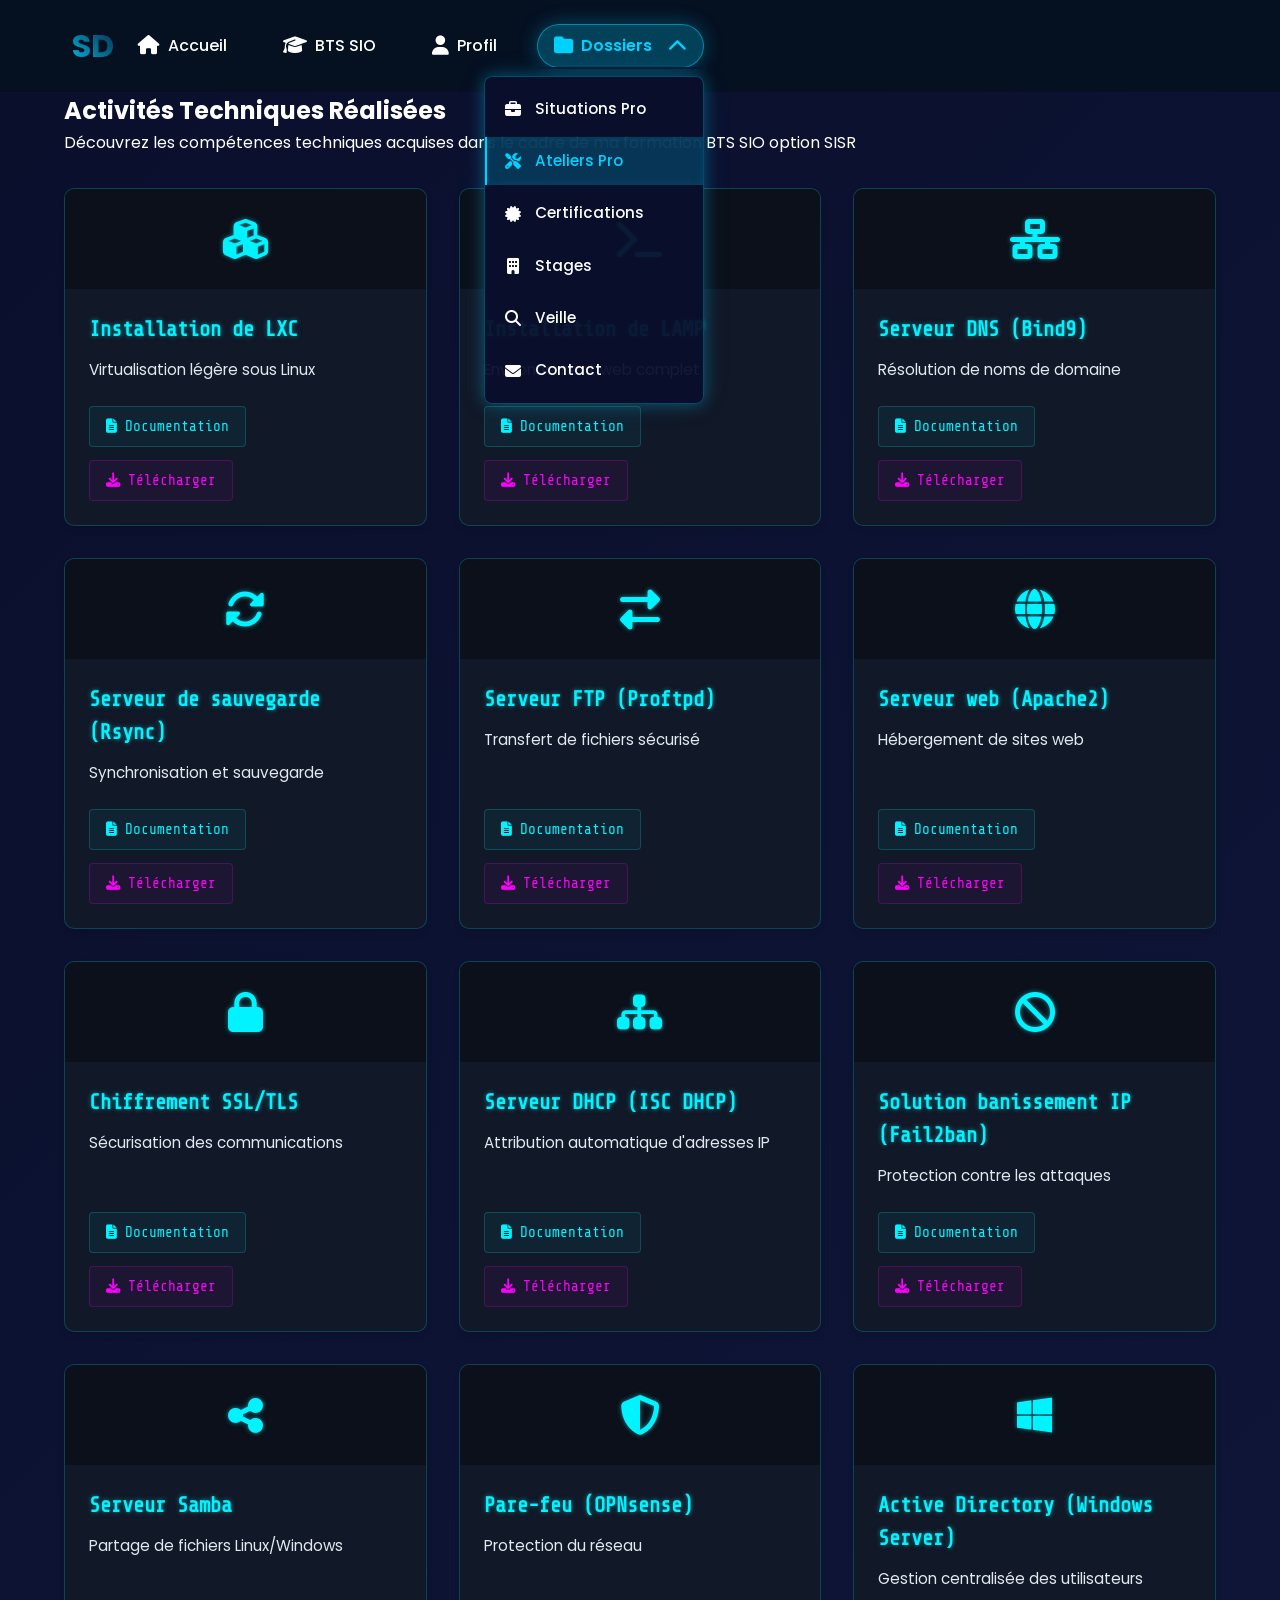
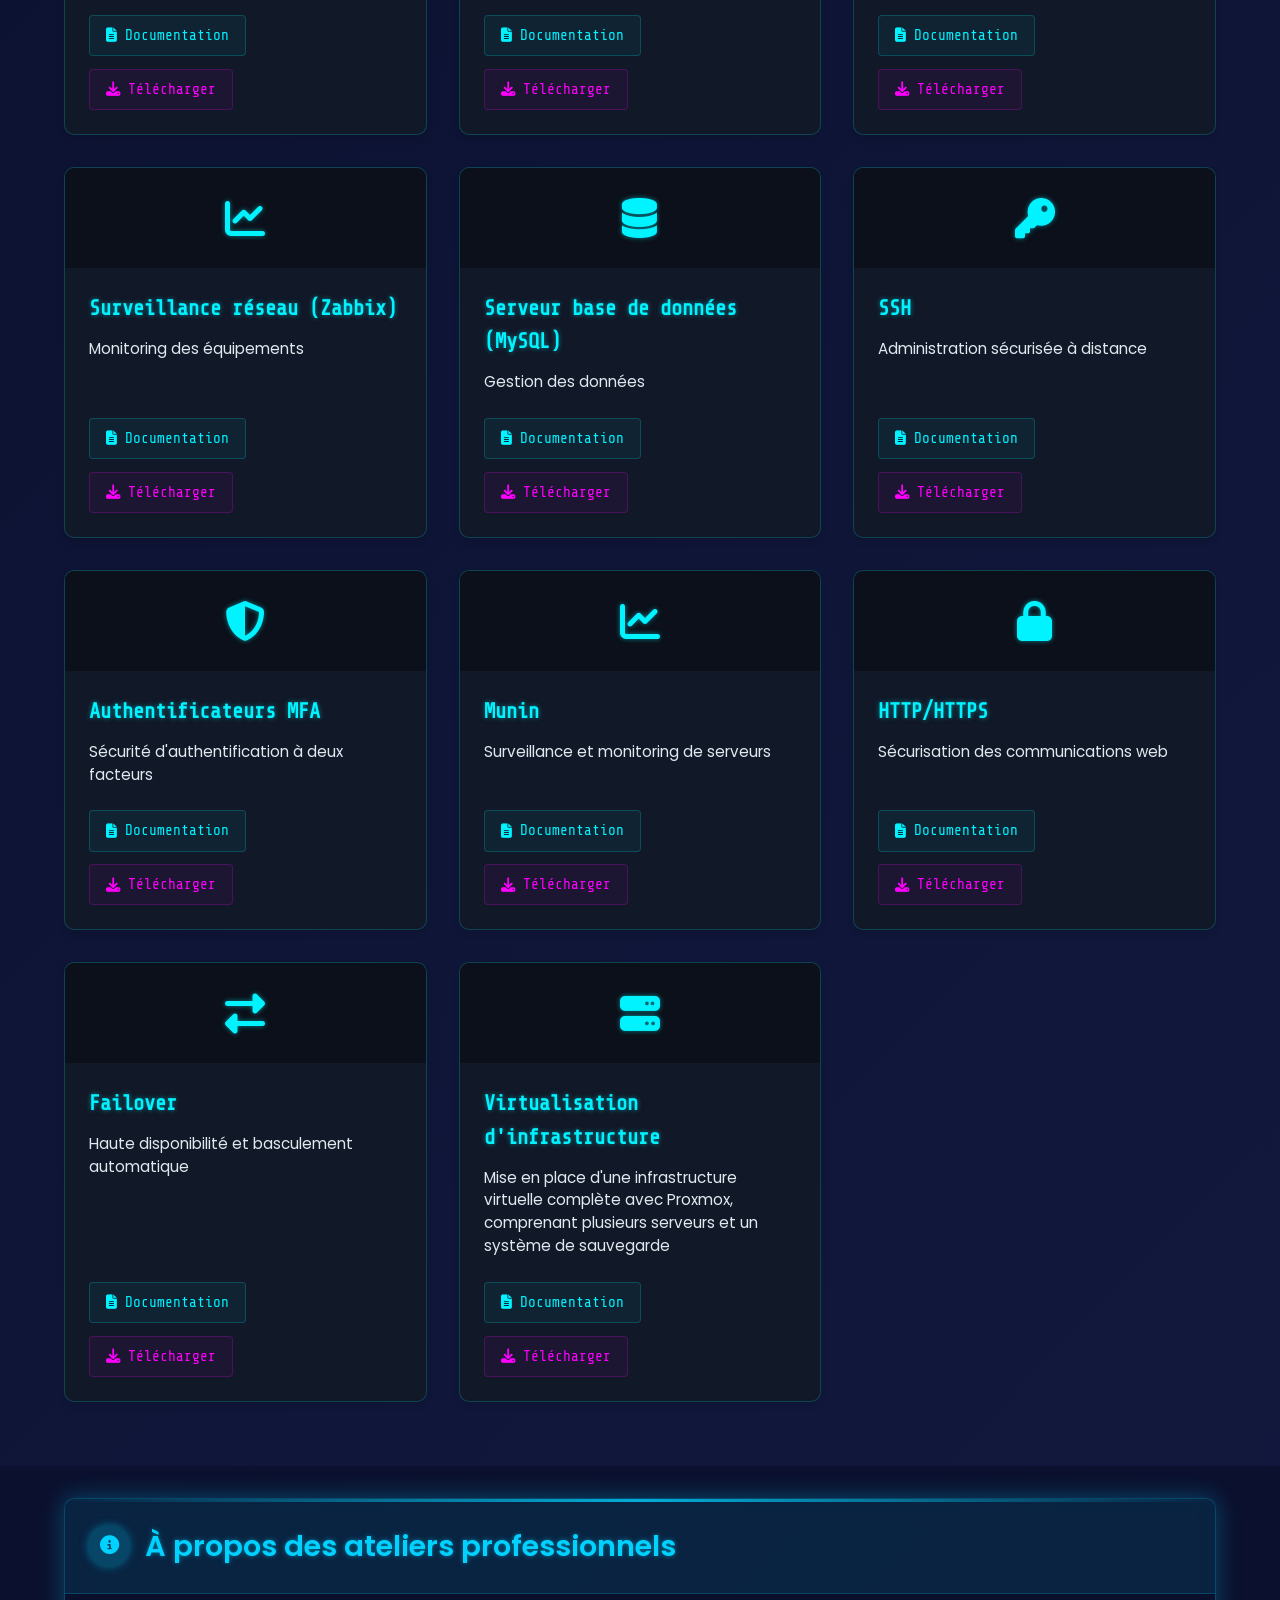
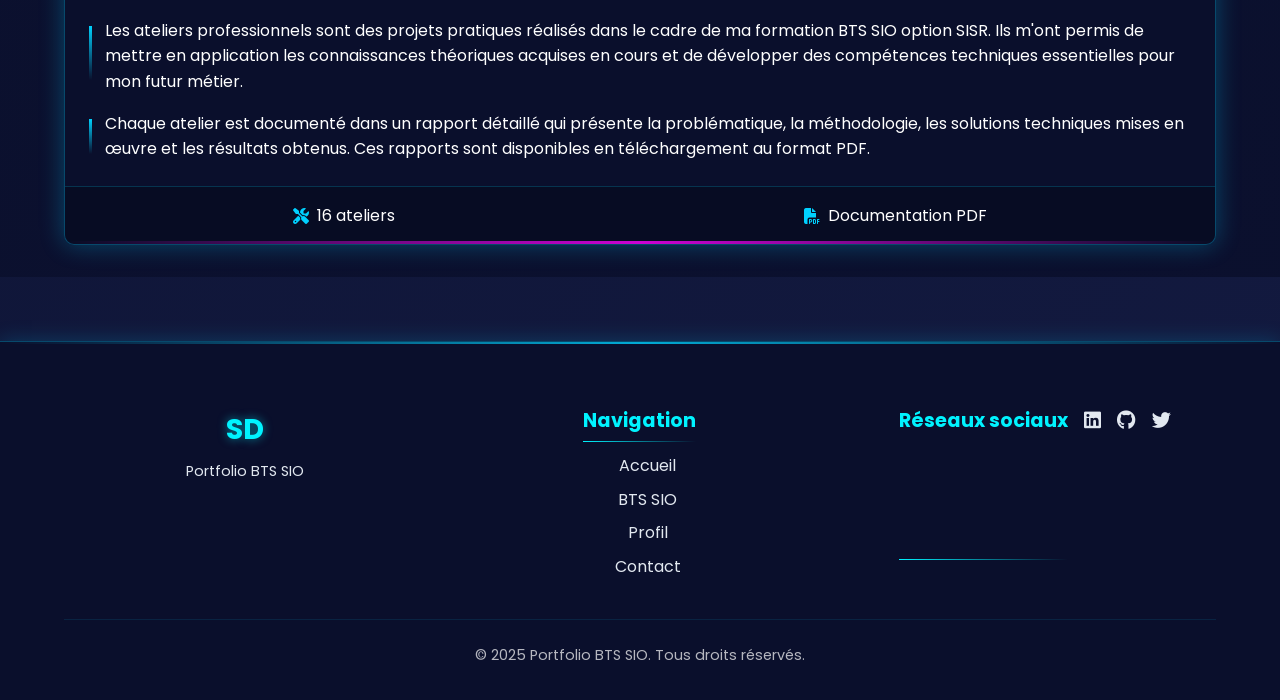
==== ateliers-pro.html @ fbdcca1c "Portfolio électrique - Version complète avec pages BTS SIO, Certifications, Situations Pro et Veille" ====
<!DOCTYPE html>
<html lang="fr">
<head>
    <meta charset="UTF-8">
    <meta name="viewport" content="width=device-width, initial-scale=1.0">
    <title>Activités Techniques Réalisées - Portfolio BTS SIO</title>
    <link rel="stylesheet" href="css/style.css">
    <link rel="stylesheet" href="css/navigation-new.css">
    <link rel="stylesheet" href="css/ateliers-tech.css">
    <link rel="stylesheet" href="css/download-notification.css">
    <link rel="stylesheet" href="https://cdnjs.cloudflare.com/ajax/libs/font-awesome/6.4.0/css/all.min.css">
    <link rel="preconnect" href="https://fonts.googleapis.com">
    <link rel="preconnect" href="https://fonts.gstatic.com" crossorigin>
    <link href="https://fonts.googleapis.com/css2?family=Poppins:wght@300;400;500;600;700&family=Share+Tech+Mono&display=swap" rel="stylesheet">
</head>
<body>
    <!-- Navigation principale -->
    <header class="main-header">
        <div class="container">
            <nav class="main-nav">
                <div class="logo">
                    <a href="index.html">SD</a>
                </div>
                
                <ul class="nav-links">
                    <!-- Liens principaux -->
                    <li class="nav-item">
                        <a href="index.html" class="nav-link">
                            <i class="fas fa-home"></i>
                            <span>Accueil</span>
                        </a>
                    </li>
                    <li class="nav-item">
                        <a href="bts-sio.html" class="nav-link">
                            <i class="fas fa-graduation-cap"></i>
                            <span>BTS SIO</span>
                        </a>
                    </li>
                    <li class="nav-item">
                        <a href="profil.html" class="nav-link">
                            <i class="fas fa-user"></i>
                            <span>Profil</span>
                        </a>
                    </li>
                    
                    <!-- Menu déroulant "Plus" -->
                    <li class="nav-item dropdown active">
                        <a href="#" class="nav-link dropdown-toggle">
                            <i class="fas fa-folder"></i>
                            <span>Dossiers</span>
                            <i class="fas fa-chevron-down dropdown-icon"></i>
                        </a>
                        <ul class="dropdown-menu">
                            <li class="dropdown-item">
                                <a href="situations-pro.html">
                                    <i class="fas fa-briefcase"></i>
                                    <span>Situations Pro</span>
                                </a>
                            </li>
                            <li class="dropdown-item active">
                                <a href="ateliers-pro.html">
                                    <i class="fas fa-tools"></i>
                                    <span>Ateliers Pro</span>
                                </a>
                            </li>
                            <li class="dropdown-item">
                                <a href="certifications.html">
                                    <i class="fas fa-certificate"></i>
                                    <span>Certifications</span>
                                </a>
                            </li>
                            <li class="dropdown-item">
                                <a href="stages.html">
                                    <i class="fas fa-building"></i>
                                    <span>Stages</span>
                                </a>
                            </li>
                            <li class="dropdown-item">
                                <a href="veille.html">
                                    <i class="fas fa-search"></i>
                                    <span>Veille</span>
                                </a>
                            </li>
                            <li class="dropdown-item">
                                <a href="contact.html">
                                    <i class="fas fa-envelope"></i>
                                    <span>Contact</span>
                                </a>
                            </li>
                        </ul>
                    </li>
                </ul>
                
                <!-- Bouton menu mobile -->
                <div class="menu-toggle">
                    <i class="fas fa-bars"></i>
                </div>
            </nav>
        </div>
    </header>

    <!-- Contenu principal -->
    <main>
        <div class="container">
            <section class="page-header">
                <h1>Activités Techniques Réalisées</h1>
                <p>Découvrez les compétences techniques acquises dans le cadre de ma formation BTS SIO option SISR</p>
            </section>
            
            <section class="ateliers-grid">
                <!-- Installation de LXC -->
                <div class="tech-card">
                    <div class="tech-icon">
                        <i class="fas fa-cubes"></i>
                    </div>
                    <div class="tech-content">
                        <h3>Installation de LXC</h3>
                        <p>Virtualisation légère sous Linux</p>
                        <div class="tech-buttons">
                            <a href="#" class="tech-doc-link" data-doc="lxc">
                                <i class="fas fa-file-alt"></i> Documentation
                            </a>
                            <a href="#" class="tech-download-link" data-download="lxc">
                                <i class="fas fa-download"></i> Télécharger
                            </a>
                        </div>
                    </div>
                </div>

                <!-- Installation de LAMP -->
                <div class="tech-card">
                    <div class="tech-icon">
                        <i class="fas fa-terminal"></i>
                    </div>
                    <div class="tech-content">
                        <h3>Installation de LAMP</h3>
                        <p>Environnement web complet</p>
                        <div class="tech-buttons">
                            <a href="#" class="tech-doc-link" data-doc="lamp">
                                <i class="fas fa-file-alt"></i> Documentation
                            </a>
                            <a href="#" class="tech-download-link" data-download="lamp">
                                <i class="fas fa-download"></i> Télécharger
                            </a>
                        </div>
                    </div>
                </div>

                <!-- Serveur DNS (Bind9) -->
                <div class="tech-card">
                    <div class="tech-icon">
                        <i class="fas fa-network-wired"></i>
                    </div>
                    <div class="tech-content">
                        <h3>Serveur DNS (Bind9)</h3>
                        <p>Résolution de noms de domaine</p>
                        <div class="tech-buttons">
                            <a href="#" class="tech-doc-link" data-doc="bind9">
                                <i class="fas fa-file-alt"></i> Documentation
                            </a>
                            <a href="#" class="tech-download-link" data-download="bind9">
                                <i class="fas fa-download"></i> Télécharger
                            </a>
                        </div>
                    </div>
                </div>

                <!-- Serveur de sauvegarde (Rsync) -->
                <div class="tech-card">
                    <div class="tech-icon">
                        <i class="fas fa-sync-alt"></i>
                    </div>
                    <div class="tech-content">
                        <h3>Serveur de sauvegarde (Rsync)</h3>
                        <p>Synchronisation et sauvegarde</p>
                        <div class="tech-buttons">
                            <a href="#" class="tech-doc-link" data-doc="rsync">
                                <i class="fas fa-file-alt"></i> Documentation
                            </a>
                            <a href="#" class="tech-download-link" data-download="rsync">
                                <i class="fas fa-download"></i> Télécharger
                            </a>
                        </div>
                    </div>
                </div>

                <!-- Serveur FTP (Proftpd) -->
                <div class="tech-card">
                    <div class="tech-icon">
                        <i class="fas fa-exchange-alt"></i>
                    </div>
                    <div class="tech-content">
                        <h3>Serveur FTP (Proftpd)</h3>
                        <p>Transfert de fichiers sécurisé</p>
                        <div class="tech-buttons">
                            <a href="#" class="tech-doc-link" data-doc="ftp">
                                <i class="fas fa-file-alt"></i> Documentation
                            </a>
                            <a href="#" class="tech-download-link" data-download="ftp">
                                <i class="fas fa-download"></i> Télécharger
                            </a>
                        </div>
                    </div>
                </div>

                <!-- Serveur web (Apache2) -->
                <div class="tech-card">
                    <div class="tech-icon">
                        <i class="fas fa-globe"></i>
                    </div>
                    <div class="tech-content">
                        <h3>Serveur web (Apache2)</h3>
                        <p>Hébergement de sites web</p>
                        <div class="tech-buttons">
                            <a href="#" class="tech-doc-link" data-doc="apache">
                                <i class="fas fa-file-alt"></i> Documentation
                            </a>
                            <a href="#" class="tech-download-link" data-download="apache">
                                <i class="fas fa-download"></i> Télécharger
                            </a>
                        </div>
                    </div>
                </div>

                <!-- Chiffrement SSL/TLS -->
                <div class="tech-card">
                    <div class="tech-icon">
                        <i class="fas fa-lock"></i>
                    </div>
                    <div class="tech-content">
                        <h3>Chiffrement SSL/TLS</h3>
                        <p>Sécurisation des communications</p>
                        <div class="tech-buttons">
                            <a href="#" class="tech-doc-link" data-doc="tls">
                                <i class="fas fa-file-alt"></i> Documentation
                            </a>
                            <a href="#" class="tech-download-link" data-download="tls">
                                <i class="fas fa-download"></i> Télécharger
                            </a>
                        </div>
                    </div>
                </div>

                <!-- Serveur DHCP (ISC DHCP) -->
                <div class="tech-card">
                    <div class="tech-icon">
                        <i class="fas fa-sitemap"></i>
                    </div>
                    <div class="tech-content">
                        <h3>Serveur DHCP (ISC DHCP)</h3>
                        <p>Attribution automatique d'adresses IP</p>
                        <div class="tech-buttons">
                            <a href="#" class="tech-doc-link" data-doc="dhcp">
                                <i class="fas fa-file-alt"></i> Documentation
                            </a>
                            <a href="#" class="tech-download-link" data-download="dhcp">
                                <i class="fas fa-download"></i> Télécharger
                            </a>
                        </div>
                    </div>
                </div>

                <!-- Solution banissement IP (Fail2ban) -->
                <div class="tech-card">
                    <div class="tech-icon">
                        <i class="fas fa-ban"></i>
                    </div>
                    <div class="tech-content">
                        <h3>Solution banissement IP (Fail2ban)</h3>
                        <p>Protection contre les attaques</p>
                        <div class="tech-buttons">
                            <a href="#" class="tech-doc-link" data-doc="f2b">
                                <i class="fas fa-file-alt"></i> Documentation
                            </a>
                            <a href="#" class="tech-download-link" data-download="f2b">
                                <i class="fas fa-download"></i> Télécharger
                            </a>
                        </div>
                    </div>
                </div>

                <!-- Serveur Samba -->
                <div class="tech-card">
                    <div class="tech-icon">
                        <i class="fas fa-share-alt"></i>
                    </div>
                    <div class="tech-content">
                        <h3>Serveur Samba</h3>
                        <p>Partage de fichiers Linux/Windows</p>
                        <div class="tech-buttons">
                            <a href="#" class="tech-doc-link" data-doc="samba">
                                <i class="fas fa-file-alt"></i> Documentation
                            </a>
                            <a href="#" class="tech-download-link" data-download="samba">
                                <i class="fas fa-download"></i> Télécharger
                            </a>
                        </div>
                    </div>
                </div>

                <!-- Pare-feu (OPNsense) -->
                <div class="tech-card">
                    <div class="tech-icon">
                        <i class="fas fa-shield-alt"></i>
                    </div>
                    <div class="tech-content">
                        <h3>Pare-feu (OPNsense)</h3>
                        <p>Protection du réseau</p>
                        <div class="tech-buttons">
                            <a href="#" class="tech-doc-link" data-doc="opn">
                                <i class="fas fa-file-alt"></i> Documentation
                            </a>
                            <a href="#" class="tech-download-link" data-download="opn">
                                <i class="fas fa-download"></i> Télécharger
                            </a>
                        </div>
                    </div>
                </div>

                <!-- Active Directory (Windows Server) -->
                <div class="tech-card">
                    <div class="tech-icon">
                        <i class="fab fa-windows"></i>
                    </div>
                    <div class="tech-content">
                        <h3>Active Directory (Windows Server)</h3>
                        <p>Gestion centralisée des utilisateurs</p>
                        <div class="tech-buttons">
                            <a href="#" class="tech-doc-link" data-doc="ws">
                                <i class="fas fa-file-alt"></i> Documentation
                            </a>
                            <a href="#" class="tech-download-link" data-download="ws">
                                <i class="fas fa-download"></i> Télécharger
                            </a>
                        </div>
                    </div>
                </div>

                <!-- Surveillance réseau (Zabbix) -->
                <div class="tech-card">
                    <div class="tech-icon">
                        <i class="fas fa-chart-line"></i>
                    </div>
                    <div class="tech-content">
                        <h3>Surveillance réseau (Zabbix)</h3>
                        <p>Monitoring des équipements</p>
                        <div class="tech-buttons">
                            <a href="#" class="tech-doc-link" data-doc="zabbix">
                                <i class="fas fa-file-alt"></i> Documentation
                            </a>
                            <a href="#" class="tech-download-link" data-download="zabbix">
                                <i class="fas fa-download"></i> Télécharger
                            </a>
                        </div>
                    </div>
                </div>

                <!-- Serveur base de données (MySQL) -->
                <div class="tech-card">
                    <div class="tech-icon">
                        <i class="fas fa-database"></i>
                    </div>
                    <div class="tech-content">
                        <h3>Serveur base de données (MySQL)</h3>
                        <p>Gestion des données</p>
                        <div class="tech-buttons">
                            <a href="#" class="tech-doc-link" data-doc="mysql">
                                <i class="fas fa-file-alt"></i> Documentation
                            </a>
                            <a href="#" class="tech-download-link" data-download="mysql">
                                <i class="fas fa-download"></i> Télécharger
                            </a>
                        </div>
                    </div>
                </div>

                <!-- SSH -->
                <div class="tech-card">
                    <div class="tech-icon">
                        <i class="fas fa-key"></i>
                    </div>
                    <div class="tech-content">
                        <h3>SSH</h3>
                        <p>Administration sécurisée à distance</p>
                        <div class="tech-buttons">
                            <a href="#" class="tech-doc-link" data-doc="ssh">
                                <i class="fas fa-file-alt"></i> Documentation
                            </a>
                            <a href="#" class="tech-download-link" data-download="ssh">
                                <i class="fas fa-download"></i> Télécharger
                            </a>
                        </div>
                    </div>
                </div>

                <!-- Authentificateurs MFA -->
                <div class="tech-card">
                    <div class="tech-icon">
                        <i class="fas fa-shield-alt"></i>
                    </div>
                    <div class="tech-content">
                        <h3>Authentificateurs MFA</h3>
                        <p>Sécurité d'authentification à deux facteurs</p>
                        <div class="tech-buttons">
                            <a href="#" class="tech-doc-link" data-doc="mfa">
                                <i class="fas fa-file-alt"></i> Documentation
                            </a>
                            <a href="#" class="tech-download-link" data-download="mfa">
                                <i class="fas fa-download"></i> Télécharger
                            </a>
                        </div>
                    </div>
                </div>

                <!-- Munin (Monitoring) -->
                <div class="tech-card">
                    <div class="tech-icon">
                        <i class="fas fa-chart-line"></i>
                    </div>
                    <div class="tech-content">
                        <h3>Munin</h3>
                        <p>Surveillance et monitoring de serveurs</p>
                        <div class="tech-buttons">
                            <a href="#" class="tech-doc-link" data-doc="munin">
                                <i class="fas fa-file-alt"></i> Documentation
                            </a>
                            <a href="#" class="tech-download-link" data-download="munin">
                                <i class="fas fa-download"></i> Télécharger
                            </a>
                        </div>
                    </div>
                </div>

                <!-- HTTP/HTTPS -->
                <div class="tech-card">
                    <div class="tech-icon">
                        <i class="fas fa-lock"></i>
                    </div>
                    <div class="tech-content">
                        <h3>HTTP/HTTPS</h3>
                        <p>Sécurisation des communications web</p>
                        <div class="tech-buttons">
                            <a href="#" class="tech-doc-link" data-doc="https">
                                <i class="fas fa-file-alt"></i> Documentation
                            </a>
                            <a href="#" class="tech-download-link" data-download="https">
                                <i class="fas fa-download"></i> Télécharger
                            </a>
                        </div>
                    </div>
                </div>

                <!-- Failover -->
                <div class="tech-card">
                    <div class="tech-icon">
                        <i class="fas fa-exchange-alt"></i>
                    </div>
                    <div class="tech-content">
                        <h3>Failover</h3>
                        <p>Haute disponibilité et basculement automatique</p>
                        <div class="tech-buttons">
                            <a href="#" class="tech-doc-link" data-doc="failover">
                                <i class="fas fa-file-alt"></i> Documentation
                            </a>
                            <a href="#" class="tech-download-link" data-download="failover">
                                <i class="fas fa-download"></i> Télécharger
                            </a>
                        </div>
                    </div>
                </div>

                <!-- Virtualisation d'infrastructure -->
                <div class="tech-card">
                    <div class="tech-icon">
                        <i class="fas fa-server"></i>
                    </div>
                    <div class="tech-content">
                        <h3>Virtualisation d'infrastructure</h3>
                        <p>Mise en place d'une infrastructure virtuelle complète avec Proxmox, comprenant plusieurs serveurs et un système de sauvegarde</p>
                        <div class="tech-buttons">
                            <a href="#" class="tech-doc-link" data-doc="proxmox">
                                <i class="fas fa-file-alt"></i> Documentation
                            </a>
                            <a href="#" class="tech-download-link" data-download="proxmox">
                                <i class="fas fa-download"></i> Télécharger
                            </a>
                        </div>
                    </div>
                </div>
            </section>

            <!-- Modal pour la documentation -->
            <div id="doc-modal" class="modal">
                <div class="modal-content">
                    <span class="close-modal">&times;</span>
                    <h2 id="modal-title">Documentation</h2>
                    <div id="modal-content" class="documentation-content">
                        <!-- Le contenu sera chargé dynamiquement -->
                    </div>
                </div>
            </div>
        </div>
    </main>

    <!-- À propos des ateliers professionnels -->
    <section class="about-section">
        <div class="container">
            <div class="cyber-card">
                <div class="cyber-card-header">
                    <div class="cyber-card-icon">
                        <i class="fas fa-info-circle"></i>
                    </div>
                    <h2>À propos des ateliers professionnels</h2>
                </div>
                <div class="cyber-card-content">
                    <p>Les ateliers professionnels sont des projets pratiques réalisés dans le cadre de ma formation BTS SIO option SISR. Ils m'ont permis de mettre en application les connaissances théoriques acquises en cours et de développer des compétences techniques essentielles pour mon futur métier.</p>
                    <p>Chaque atelier est documenté dans un rapport détaillé qui présente la problématique, la méthodologie, les solutions techniques mises en œuvre et les résultats obtenus. Ces rapports sont disponibles en téléchargement au format PDF.</p>
                </div>
                <div class="cyber-card-footer">
                    <div class="cyber-card-stats">
                        <div class="stat">
                            <i class="fas fa-tools"></i>
                            <span>16 ateliers</span>
                        </div>
                        <div class="stat">
                            <i class="fas fa-file-pdf"></i>
                            <span>Documentation PDF</span>
                        </div>
                    </div>
                </div>
            </div>
        </div>
    </section>

    <!-- Footer -->
    <footer class="main-footer">
        <div class="container">
            <div class="footer-content">
                <div class="footer-logo">
                    <a href="index.html">SD</a>
                    <p>Portfolio BTS SIO</p>
                </div>
                <div class="footer-links">
                    <h3>Navigation</h3>
                    <ul>
                        <li><a href="index.html">Accueil</a></li>
                        <li><a href="bts-sio.html">BTS SIO</a></li>
                        <li><a href="profil.html">Profil</a></li>
                        <li><a href="contact.html">Contact</a></li>
                    </ul>
                </div>
                <div class="footer-social">
                    <h3>Réseaux sociaux</h3>
                    <div class="social-icons">
                        <a href="#" aria-label="LinkedIn"><i class="fab fa-linkedin"></i></a>
                        <a href="#" aria-label="GitHub"><i class="fab fa-github"></i></a>
                        <a href="#" aria-label="Twitter"><i class="fab fa-twitter"></i></a>
                    </div>
                </div>
            </div>
            <div class="footer-bottom">
                <p>&copy; 2025 Portfolio BTS SIO. Tous droits réservés.</p>
            </div>
        </div>
    </footer>

    <script src="js/script.js"></script>
    <script src="js/navigation.js"></script>
    <script src="js/ateliers-tech.js"></script>
</body>
</html>
---- css/style.css ----
:root {
    /* Couleurs principales */
    --primary: #0A0F2C;
    --secondary: #00D1FF;
    --accent: #00D1FF;
    --white: #FFFFFF;
    --light-gray: #F8FAFC;
    --dark-gray: #334155;
    --text-color: #1E293B;
    
    /* Ombres et effets */
    --shadow-sm: 0 1px 3px rgba(0, 0, 0, 0.1);
    --shadow-md: 0 4px 6px rgba(0, 0, 0, 0.1);
    --shadow-lg: 0 10px 15px rgba(0, 0, 0, 0.1);
    
    /* Transitions */
    --transition-fast: 0.2s ease;
    --transition-normal: 0.3s ease;
    --transition-slow: 0.5s ease;
    
    /* Espacement */
    --spacing-xs: 0.25rem;
    --spacing-sm: 0.5rem;
    --spacing-md: 1rem;
    --spacing-lg: 1.5rem;
    --spacing-xl: 2rem;
    --spacing-2xl: 3rem;
    
    /* Bordures */
    --border-radius-sm: 0.25rem;
    --border-radius-md: 0.5rem;
    --border-radius-lg: 1rem;
    --border-radius-full: 50%;
}

/* Reset et base */
* {
    margin: 0;
    padding: 0;
    box-sizing: border-box;
}

html {
    scroll-behavior: smooth;
}

body {
    font-family: 'Poppins', sans-serif;
    font-size: 16px;
    line-height: 1.6;
    color: var(--white);
    background: linear-gradient(135deg, #0A0F2C 0%, #131A40 100%);
    min-height: 100vh;
    position: relative;
    overflow-x: hidden;
}

a {
    text-decoration: none;
    color: var(--secondary);
    transition: var(--transition-normal);
}

ul {
    list-style: none;
}

img {
    max-width: 100%;
    height: auto;
}

.container {
    width: 100%;
    max-width: 100%;
    margin: 0;
    padding: 0;
}

/* Formes géométriques flottantes */
.floating-shapes {
    position: fixed;
    top: 0;
    left: 0;
    width: 100%;
    height: 100%;
    z-index: -1;
    overflow: hidden;
}

.shape {
    position: absolute;
    border-radius: 50%;
    opacity: 0.1;
    filter: blur(40px);
}

.shape-1 {
    top: 10%;
    left: 10%;
    width: 300px;
    height: 300px;
    background: #00D1FF;
    animation: float 15s infinite alternate ease-in-out;
}

.shape-2 {
    top: 60%;
    right: 10%;
    width: 400px;
    height: 400px;
    background: #00D1FF;
    animation: float 20s infinite alternate-reverse ease-in-out;
}

.shape-3 {
    bottom: 5%;
    left: 30%;
    width: 200px;
    height: 200px;
    background: #00D1FF;
    animation: float 12s infinite alternate ease-in-out;
}

.shape-4 {
    top: 40%;
    left: 60%;
    width: 250px;
    height: 250px;
    background: #00D1FF;
    animation: float 18s infinite alternate-reverse ease-in-out;
}

@keyframes float {
    0% {
        transform: translate(0, 0) rotate(0deg);
    }
    100% {
        transform: translate(30px, 30px) rotate(10deg);
    }
}

/* Préchargeur */
.preloader {
    position: fixed;
    top: 0;
    left: 0;
    width: 100%;
    height: 100%;
    background-color: #0A0F2C;
    display: flex;
    justify-content: center;
    align-items: center;
    z-index: 9999;
    transition: var(--transition-normal);
}

.loader {
    width: 50px;
    height: 50px;
    border: 5px solid rgba(0, 209, 255, 0.2);
    border-top: 5px solid #00D1FF;
    border-radius: 50%;
    animation: spin 1s linear infinite;
}

@keyframes spin {
    0% { transform: rotate(0deg); }
    100% { transform: rotate(360deg); }
}

/* Header et Navigation */
header {
    background-color: var(--white);
    box-shadow: var(--shadow-sm);
    padding: var(--spacing-md) 0;
    position: sticky;
    top: 0;
    z-index: 100;
}

header .container {
    display: flex;
    justify-content: space-between;
    align-items: center;
}

.logo a {
    font-size: 1.8rem;
    font-weight: 700;
    color: #00D1FF;
    background: linear-gradient(45deg, #00D1FF, #0A0F2C);
    -webkit-background-clip: text;
    background-clip: text;
    -webkit-text-fill-color: transparent;
    padding: var(--spacing-xs) var(--spacing-sm);
    border-radius: var(--border-radius-sm);
    transition: var(--transition-normal);
}

.logo a:hover {
    transform: scale(1.05);
}

nav ul {
    display: flex;
    gap: var(--spacing-xl);
}

nav ul li a {
    color: var(--dark-gray);
    font-weight: 500;
    position: relative;
    padding: var(--spacing-xs) 0;
}

nav ul li a::after {
    content: '';
    position: absolute;
    bottom: -2px;
    left: 0;
    width: 0;
    height: 2px;
    background-color: var(--primary);
    transition: var(--transition-normal);
}

nav ul li a:hover::after,
nav ul li a.active::after {
    width: 100%;
}

nav ul li a.active {
    color: var(--primary);
    font-weight: 600;
}

.menu-toggle {
    display: none;
    font-size: 1.5rem;
    color: var(--primary);
    cursor: pointer;
}

/* Section Hero/Profil */
.hero {
    padding: var(--spacing-2xl) 0;
}

.section-title {
    text-align: center;
    margin-bottom: var(--spacing-xl);
    position: relative;
}

.section-title h2 {
    font-size: 2rem;
    font-weight: 700;
    color: var(--primary);
    text-transform: uppercase;
    letter-spacing: 2px;
}

.underline {
    width: 80px;
    height: 4px;
    background: linear-gradient(to right, var(--primary), var(--secondary));
    margin: var(--spacing-xs) auto;
    border-radius: var(--border-radius-full);
}

.profile-container {
    display: flex;
    align-items: center;
    gap: var(--spacing-2xl);
    background-color: var(--white);
    border-radius: var(--border-radius-lg);
    box-shadow: var(--shadow-md);
    padding: var(--spacing-xl);
    margin-top: var(--spacing-xl);
}

.profile-image {
    flex: 0 0 250px;
}

.profile-image img {
    width: 100%;
    height: 250px;
    object-fit: cover;
    border-radius: var(--border-radius-full);
    border: 5px solid var(--white);
    box-shadow: var(--shadow-md);
}

.profile-info {
    flex: 1;
}

.profile-info h1 {
    font-size: 2.5rem;
    font-weight: 700;
    color: var(--primary);
    margin-bottom: var(--spacing-xs);
}

.profile-info h3 {
    font-size: 1.2rem;
    font-weight: 600;
    color: var(--secondary);
    margin-bottom: var(--spacing-sm);
}

.profile-info p {
    color: var(--dark-gray);
    margin-bottom: var(--spacing-md);
}

.profile-details {
    margin: var(--spacing-md) 0;
}

.detail {
    display: flex;
    align-items: center;
    margin-bottom: var(--spacing-sm);
}

.detail i {
    color: var(--primary);
    margin-right: var(--spacing-sm);
    width: 20px;
}

.social-icons {
    display: flex;
    gap: var(--spacing-md);
    margin-bottom: var(--spacing-md);
}

.social-icon {
    display: flex;
    align-items: center;
    justify-content: center;
    width: 40px;
    height: 40px;
    background-color: var(--light-gray);
    color: var(--primary);
    border-radius: var(--border-radius-full);
    transition: var(--transition-normal);
}

.social-icon:hover {
    background-color: var(--primary);
    color: var(--white);
    transform: translateY(-3px);
}

.cta-buttons {
    display: flex;
    gap: var(--spacing-md);
    margin-top: var(--spacing-md);
}

.btn {
    display: inline-block;
    padding: var(--spacing-sm) var(--spacing-lg);
    border-radius: var(--border-radius-md);
    font-weight: 500;
    text-align: center;
    cursor: pointer;
    transition: var(--transition-normal);
}

.btn-primary {
    background-color: var(--primary);
    color: var(--white);
    box-shadow: var(--shadow-sm);
}

.btn-primary:hover {
    background-color: #1733A0;
    transform: translateY(-2px);
    box-shadow: var(--shadow-md);
}

.btn-secondary {
    background-color: var(--white);
    color: var(--primary);
    border: 2px solid var(--primary);
}

.btn-secondary:hover {
    background-color: var(--light-gray);
    transform: translateY(-2px);
}

/* Section Onglets */
.tabs-section {
    padding: var(--spacing-xl) 0 var(--spacing-2xl);
}

.tabs {
    display: flex;
    justify-content: center;
    gap: var(--spacing-md);
    margin-bottom: var(--spacing-xl);
}

.tab {
    padding: var(--spacing-sm) var(--spacing-lg);
    background-color: var(--white);
    color: var(--dark-gray);
    border-radius: var(--border-radius-md);
    cursor: pointer;
    font-weight: 500;
    transition: var(--transition-normal);
    box-shadow: var(--shadow-sm);
}

.tab:hover {
    background-color: var(--light-gray);
    color: var(--primary);
}

.tab.active {
    background-color: var(--primary);
    color: var(--white);
}

/* Zone de Contenu */
.tab-content {
    position: relative;
    min-height: 400px;
}

.tab-pane {
    display: none;
    animation: fadeIn 0.5s ease forwards;
}

.tab-pane.active {
    display: block;
}

@keyframes fadeIn {
    from {
        opacity: 0;
        transform: translateY(10px);
    }
    to {
        opacity: 1;
        transform: translateY(0);
    }
}

.content-box {
    background-color: var(--white);
    border-radius: var(--border-radius-lg);
    box-shadow: var(--shadow-md);
    overflow: hidden;
}

.content-header {
    display: flex;
    align-items: center;
    gap: var(--spacing-sm);
    padding: var(--spacing-lg);
    background-color: var(--light-gray);
    border-bottom: 1px solid rgba(0, 0, 0, 0.05);
}

.content-header i {
    color: var(--primary);
    font-size: 1.5rem;
}

.content-header h3 {
    color: var(--primary);
    font-weight: 600;
}

.content-body {
    padding: var(--spacing-xl);
}

/* Compétences */
.skills-container {
    display: flex;
    flex-direction: column;
    gap: var(--spacing-xl);
}

.skill-category h4 {
    color: var(--primary);
    margin-bottom: var(--spacing-md);
    font-weight: 600;
}

.skill-grid {
    display: grid;
    grid-template-columns: repeat(auto-fill, minmax(250px, 1fr));
    gap: var(--spacing-md);
}

.skill-item {
    margin-bottom: var(--spacing-md);
}

.skill-item span {
    display: block;
    margin-bottom: var(--spacing-xs);
    font-weight: 500;
}

.skill-bar {
    height: 10px;
    background-color: var(--light-gray);
    border-radius: var(--border-radius-full);
    overflow: hidden;
}

.skill-progress {
    height: 100%;
    background: linear-gradient(to right, var(--primary), var(--secondary));
    border-radius: var(--border-radius-full);
}

/* Projets */
.projects-grid {
    display: grid;
    grid-template-columns: repeat(auto-fill, minmax(300px, 1fr));
    gap: var(--spacing-xl);
}

.project-card {
    background-color: var(--white);
    border-radius: var(--border-radius-md);
    overflow: hidden;
    box-shadow: var(--shadow-sm);
    transition: var(--transition-normal);
}

.project-card:hover {
    transform: translateY(-5px);
    box-shadow: var(--shadow-lg);
}

.project-image {
    height: 200px;
    overflow: hidden;
}

.project-image img {
    width: 100%;
    height: 100%;
    object-fit: cover;
    transition: var(--transition-normal);
}

.project-card:hover .project-image img {
    transform: scale(1.05);
}

.project-info {
    padding: var(--spacing-lg);
}

.project-info h4 {
    color: var(--primary);
    margin-bottom: var(--spacing-sm);
}

.project-tags {
    display: flex;
    flex-wrap: wrap;
    gap: var(--spacing-xs);
    margin-top: var(--spacing-md);
}

.project-tags span {
    background-color: var(--light-gray);
    color: var(--primary);
    padding: var(--spacing-xs) var(--spacing-sm);
    border-radius: var(--border-radius-sm);
    font-size: 0.8rem;
}

/* Formulaire de contact */
.contact-form {
    max-width: 600px;
    margin: 0 auto;
}

.form-group {
    margin-bottom: var(--spacing-md);
}

.form-group label {
    display: block;
    margin-bottom: var(--spacing-xs);
    font-weight: 500;
    color: var(--dark-gray);
}

.form-group input,
.form-group textarea {
    width: 100%;
    padding: var(--spacing-sm);
    border: 1px solid #e2e8f0;
    border-radius: var(--border-radius-md);
    font-family: 'Poppins', sans-serif;
    transition: var(--transition-normal);
}

.form-group input:focus,
.form-group textarea:focus {
    outline: none;
    border-color: var(--secondary);
    box-shadow: 0 0 0 3px rgba(59, 130, 246, 0.1);
}

/* Footer */
footer {
    background-color: rgba(10, 15, 44, 0.95);
    padding: var(--spacing-xl) 0;
    margin-top: var(--spacing-2xl);
    box-shadow: 0 0 20px rgba(0, 209, 255, 0.2);
    text-align: center;
    position: relative;
    overflow: hidden;
    border-top: 1px solid rgba(0, 209, 255, 0.3);
}

footer::before {
    content: '';
    position: absolute;
    top: 0;
    left: 0;
    width: 100%;
    height: 2px;
    background: linear-gradient(90deg, transparent, rgba(0, 209, 255, 0.8), transparent);
    z-index: 1;
}

.footer-info {
    margin-bottom: var(--spacing-md);
    color: var(--white);
}

.footer-social {
    display: flex;
    justify-content: center;
    gap: var(--spacing-md);
    margin-bottom: var(--spacing-md);
}

.footer-social a {
    color: var(--secondary);
    font-size: 1.2rem;
    transition: all 0.3s ease;
}

.footer-social a:hover {
    color: var(--white);
    transform: translateY(-3px);
    text-shadow: 0 0 10px var(--secondary);
}

.footer-copyright {
    color: rgba(255, 255, 255, 0.7);
    font-size: 0.9rem;
    text-shadow: 0 0 5px rgba(0, 0, 0, 0.5);
}

/* Responsive Design */
@media (max-width: 992px) {
    .profile-container {
        flex-direction: column;
        text-align: center;
    }
    
    .profile-image {
        margin-bottom: var(--spacing-lg);
    }
    
    .profile-details .detail {
        justify-content: center;
    }
    
    .social-icons {
        justify-content: center;
    }
    
    .cta-buttons {
        justify-content: center;
    }
}

@media (max-width: 768px) {
    nav ul {
        display: none;
        position: absolute;
        top: 100%;
        left: 0;
        width: 100%;
        background-color: var(--white);
        box-shadow: var(--shadow-md);
        flex-direction: column;
        padding: var(--spacing-md);
        gap: var(--spacing-md);
        z-index: 100;
    }
    
    nav ul.show {
        display: flex;
    }
    
    .menu-toggle {
        display: block;
    }
    
    .tabs {
        flex-wrap: wrap;
    }
    
    .tab {
        flex: 1 1 calc(50% - var(--spacing-md));
        text-align: center;
    }
    
    .projects-grid {
        grid-template-columns: 1fr;
    }
}

@media (max-width: 576px) {
    .tab {
        flex: 1 1 100%;
    }
    
    .profile-info h1 {
        font-size: 2rem;
    }
    
    .profile-info h3 {
        font-size: 1rem;
    }
    
    .cta-buttons {
        flex-direction: column;
        gap: var(--spacing-sm);
    }
    
    .btn {
        width: 100%;
    }
}
---- css/navigation-new.css ----
/* Variables */
:root {
    --nav-bg: #0A0F2C;
    --nav-text: #FFFFFF;
    --nav-accent: #00D1FF;
    --nav-accent-alt: #ff00ff;
    --submenu-bg: #0A0F2C;
    --transition-normal: 0.3s ease;
    --spacing-sm: 0.5rem;
    --spacing-md: 1rem;
    --spacing-lg: 1.5rem;
}

/* Animation de glitch cyberpunk */
@keyframes glitch {
    0% {
        text-shadow: 0.05em 0 0 var(--nav-accent), -0.05em -0.025em 0 var(--nav-accent-alt);
        box-shadow: 0 0 10px rgba(0, 209, 255, 0.5);
    }
    14% {
        text-shadow: 0.05em 0 0 var(--nav-accent), -0.05em -0.025em 0 var(--nav-accent-alt);
        box-shadow: 0 0 15px rgba(0, 209, 255, 0.7);
    }
    15% {
        text-shadow: -0.05em -0.025em 0 var(--nav-accent), 0.025em 0.025em 0 var(--nav-accent-alt);
        box-shadow: 0 0 20px rgba(255, 0, 255, 0.5);
    }
    49% {
        text-shadow: -0.05em -0.025em 0 var(--nav-accent), 0.025em 0.025em 0 var(--nav-accent-alt);
        box-shadow: 0 0 15px rgba(255, 0, 255, 0.3);
    }
    50% {
        text-shadow: 0.025em 0.05em 0 var(--nav-accent), 0.05em 0 0 var(--nav-accent-alt);
        box-shadow: 0 0 10px rgba(0, 209, 255, 0.5);
    }
    99% {
        text-shadow: 0.025em 0.05em 0 var(--nav-accent), 0.05em 0 0 var(--nav-accent-alt);
        box-shadow: 0 0 5px rgba(0, 209, 255, 0.3);
    }
    100% {
        text-shadow: -0.025em 0 0 var(--nav-accent), -0.025em -0.025em 0 var(--nav-accent-alt);
        box-shadow: 0 0 10px rgba(0, 209, 255, 0.1);
    }
}

.glitch-effect {
    animation: glitch 0.5s linear forwards;
}

/* Reset et base */
* {
    margin: 0;
    padding: 0;
    box-sizing: border-box;
}

body {
    font-family: 'Poppins', sans-serif;
}

/* Navigation principale */
.main-header {
    padding: 1rem 2rem;
    background-color: rgba(6, 17, 33, 0.95);
    backdrop-filter: blur(10px);
    -webkit-backdrop-filter: blur(10px);
    position: sticky;
    top: 0;
    z-index: 1000;
    box-shadow: none;
    width: 100%;
}

.container {
    max-width: 1200px;
    margin: 0 auto;
    padding: 0 var(--spacing-lg);
}

.main-nav {
    display: flex;
    justify-content: space-between;
    align-items: center;
    height: 60px;
}

/* Logo */
.logo a {
    font-size: 2rem;
    font-weight: 700;
    color: var(--nav-text);
    text-decoration: none;
}

/* Liens de navigation */
.nav-links {
    display: flex;
    align-items: center;
    gap: var(--spacing-lg);
    list-style-type: none;
}

.nav-item {
    position: relative;
}

.nav-item.active .nav-link {
    color: var(--nav-accent);
}

.nav-link {
    color: var(--nav-text);
    text-decoration: none;
    display: flex;
    align-items: center;
    gap: var(--spacing-sm);
    padding: var(--spacing-sm) var(--spacing-md);
    transition: color var(--transition-normal);
}

.nav-link:hover {
    color: var(--nav-accent);
}

.nav-link i {
    font-size: 1.2rem;
}

/* Bouton Dossiers */
.dropdown-toggle {
    background-color: rgba(0, 209, 255, 0.25);
    border-radius: 50px;
    padding: var(--spacing-sm) var(--spacing-md);
    color: var(--nav-accent);
    position: relative;
    transition: all var(--transition-normal);
    border: 1px solid rgba(0, 209, 255, 0.5);
    box-shadow: 0 0 15px rgba(0, 209, 255, 0.3);
}

.dropdown-toggle:hover {
    background-color: rgba(0, 209, 255, 0.2);
    box-shadow: 0 0 15px rgba(0, 209, 255, 0.2);
}

.dropdown-icon {
    margin-left: var(--spacing-sm);
    transition: transform var(--transition-normal);
}

.dropdown.active .dropdown-toggle {
    background-color: rgba(0, 209, 255, 0.25);
    box-shadow: 0 0 20px rgba(0, 209, 255, 0.3);
}

.dropdown.active .dropdown-icon {
    transform: rotate(180deg);
}

/* Menu déroulant vertical */
.dropdown {
    position: relative;
}

.dropdown-menu {
    position: absolute;
    top: 100%;
    right: 0;
    margin-top: 0.5rem;
    background-color: rgba(10, 15, 44, 0.95);
    border-radius: 0.5rem;
    box-shadow: 0 0 15px rgba(0, 209, 255, 0.3), 0 0 30px rgba(0, 209, 255, 0.1);
    min-width: 220px;
    z-index: 50;
    opacity: 0;
    visibility: hidden;
    transform: translateY(10px);
    overflow: hidden;
    transition: all 0.3s ease;
    border: 1px solid rgba(0, 209, 255, 0.3);
    backdrop-filter: blur(10px);
    -webkit-backdrop-filter: blur(10px);
    padding: 0.5rem 0;
    display: flex;
    flex-direction: column;
    gap: 0.25rem;
}

.dropdown.active .dropdown-menu {
    opacity: 1;
    visibility: visible;
    transform: translateY(0);
}

/* Code de compatibilité pour l'ancien menu */
.plus-menu {
    position: relative;
}

.dropdown-item {
    list-style-type: none;
    width: 100%;
    position: relative;
}

.dropdown-item a {
    color: white;
    text-decoration: none;
    display: flex;
    align-items: center;
    gap: 0.75rem;
    padding: 0.75rem 1rem;
    transition: all 0.3s ease;
    border-left: 2px solid transparent;
    width: 100%;
    font-size: 0.95rem;
    position: relative;
    overflow: hidden;
}

.dropdown-item a::before {
    content: '';
    position: absolute;
    left: 0;
    bottom: 0;
    width: 0;
    height: 1px;
    background: linear-gradient(90deg, transparent, var(--nav-accent), transparent);
    transition: width 0.3s ease;
}

.dropdown-item:hover a {
    background-color: rgba(0, 209, 255, 0.1);
    color: var(--nav-accent);
    border-left: 2px solid var(--nav-accent);
}

.dropdown-item:hover a::before {
    width: 100%;
}

.dropdown-item.active a {
    background-color: rgba(0, 209, 255, 0.2);
    color: var(--nav-accent);
    border-left: 2px solid var(--nav-accent);
    box-shadow: inset 0 0 10px rgba(0, 209, 255, 0.1);
}

.dropdown-item i {
    font-size: 1rem;
    width: 20px;
    text-align: center;
    color: inherit;
    transition: transform 0.3s ease;
}

.dropdown-item:hover i {
    transform: translateX(2px);
}

/* Menu mobile */
.menu-toggle {
    display: none;
    font-size: 1.5rem;
    color: var(--nav-text);
    cursor: pointer;
}

/* Media queries */
@media (max-width: 992px) {
    .nav-links {
        gap: var(--spacing-md);
    }
    
    .submenu {
        flex-wrap: wrap;
    }
    
    .submenu-item {
        flex: 0 0 33.333%;
    }
}

@media (max-width: 768px) {
    .nav-links {
        position: fixed;
        top: 60px;
        left: 0;
        right: 0;
        background-color: rgba(10, 15, 44, 0.95);
        backdrop-filter: blur(10px);
        -webkit-backdrop-filter: blur(10px);
        flex-direction: column;
        align-items: flex-start;
        padding: var(--spacing-lg);
        transform: translateY(-100%);
        opacity: 0;
        visibility: hidden;
        transition: all var(--transition-normal);
        border-bottom: 1px solid rgba(0, 209, 255, 0.3);
        box-shadow: 0 5px 15px rgba(0, 0, 0, 0.3);
        z-index: 1000;
    }
    
    .nav-links.active {
        transform: translateY(0);
        opacity: 1;
        visibility: visible;
    }
    
    .menu-toggle {
        display: block;
    }
    
    .nav-item {
        width: 100%;
    }
    
    .nav-link {
        padding: 0.75rem 0;
        width: 100%;
    }
    
    .dropdown {
        width: 100%;
    }
    
    .dropdown-toggle {
        width: 100%;
        justify-content: space-between;
        border-radius: 8px;
        margin: 0.5rem 0;
    }
    
    .dropdown-menu {
        position: relative;
        top: 0;
        right: auto;
        width: 100%;
        margin-top: 0.25rem;
        margin-bottom: 0.5rem;
        margin-left: 1rem;
        box-shadow: none;
        border-left: 2px solid var(--nav-accent);
        border-radius: 0 0.5rem 0.5rem 0;
        max-height: 0;
        padding: 0;
    }
    
    .dropdown.active .dropdown-menu {
        max-height: 500px;
        padding: 0.5rem 0;
    }
    
    .submenu {
        flex-direction: column;
    }
    
    .submenu-item {
        flex: 0 0 100%;
    }
}
---- css/ateliers-tech.css ----
/* Styles pour la page des activités techniques réalisées */
:root {
    --primary-color: #00f3ff;
    --accent-color: #ff00ff;
    --dark-bg: #0a0e17;
    --card-bg: #111827;
    --border-color: rgba(0, 243, 255, 0.2);
    --text-color: #e2e8f0;
    --neon-glow: 0 0 10px rgba(0, 243, 255, 0.5);
    --neon-text-glow: 0 0 5px rgba(0, 243, 255, 0.5);
}

/* Grille des activités techniques */
.ateliers-grid {
    display: grid;
    grid-template-columns: repeat(auto-fill, minmax(300px, 1fr));
    gap: 2rem;
    margin-top: 2rem;
}

/* Carte d'activité technique */
.tech-card {
    background-color: var(--card-bg);
    border-radius: 10px;
    border: 1px solid var(--border-color);
    overflow: hidden;
    transition: all 0.3s ease;
    position: relative;
    display: flex;
    flex-direction: column;
    height: 100%;
    box-shadow: 0 4px 6px rgba(0, 0, 0, 0.1);
}

.tech-card:hover {
    transform: translateY(-5px);
    box-shadow: 0 10px 20px rgba(0, 0, 0, 0.2), 0 0 15px rgba(0, 243, 255, 0.3);
    border-color: var(--primary-color);
}

.tech-card::before {
    content: '';
    position: absolute;
    top: 0;
    left: 0;
    width: 100%;
    height: 3px;
    background: linear-gradient(90deg, var(--primary-color), var(--accent-color));
    opacity: 0;
    transition: opacity 0.3s ease;
}

.tech-card:hover::before {
    opacity: 1;
}

/* Icône de l'activité */
.tech-icon {
    display: flex;
    align-items: center;
    justify-content: center;
    height: 100px;
    background-color: rgba(10, 14, 23, 0.8);
    color: var(--primary-color);
    font-size: 2.5rem;
    transition: all 0.3s ease;
    position: relative;
    overflow: hidden;
}

.tech-icon::after {
    content: '';
    position: absolute;
    width: 100%;
    height: 100%;
    background: radial-gradient(circle at center, rgba(0, 243, 255, 0.2) 0%, transparent 70%);
    opacity: 0;
    transition: opacity 0.3s ease;
}

.tech-card:hover .tech-icon::after {
    opacity: 1;
}

.tech-icon i {
    text-shadow: var(--neon-text-glow);
    z-index: 1;
}

/* Contenu de l'activité */
.tech-content {
    padding: 1.5rem;
    flex-grow: 1;
    display: flex;
    flex-direction: column;
}

.tech-content h3 {
    color: var(--primary-color);
    margin-top: 0;
    margin-bottom: 0.8rem;
    font-size: 1.3rem;
    font-family: 'Share Tech Mono', monospace;
    text-shadow: var(--neon-text-glow);
}

.tech-content p {
    color: var(--text-color);
    margin-bottom: 1.5rem;
    font-size: 0.95rem;
    line-height: 1.5;
    flex-grow: 1;
}

/* Section à propos */
.about-section {
    margin: 4rem 0;
    padding: 2rem 0;
    background-color: transparent;
    position: relative;
    overflow: hidden;
}

.about-section::before {
    content: '';
    position: absolute;
    top: 0;
    left: 0;
    width: 100%;
    height: 100%;
    background: linear-gradient(135deg, rgba(10, 15, 44, 0.8) 0%, rgba(10, 15, 44, 0.9) 100%);
    z-index: -1;
}

/* Carte cyberpunk */
.cyber-card {
    background: rgba(10, 15, 44, 0.8);
    border-radius: 10px;
    overflow: hidden;
    position: relative;
    box-shadow: 0 0 25px rgba(0, 209, 255, 0.3);
    border: 1px solid rgba(0, 209, 255, 0.3);
    backdrop-filter: blur(10px);
    -webkit-backdrop-filter: blur(10px);
    transition: all 0.3s ease;
}

.cyber-card::before {
    content: '';
    position: absolute;
    top: 0;
    left: 0;
    width: 100%;
    height: 3px;
    background: linear-gradient(90deg, transparent, rgba(0, 209, 255, 0.8), transparent);
    animation: cyber-scan 4s linear infinite;
}

.cyber-card::after {
    content: '';
    position: absolute;
    bottom: 0;
    right: 0;
    width: 100%;
    height: 3px;
    background: linear-gradient(90deg, transparent, rgba(255, 0, 255, 0.8), transparent);
    animation: cyber-scan 4s linear infinite reverse;
}

@keyframes cyber-scan {
    0% {
        transform: translateX(-100%);
    }
    100% {
        transform: translateX(100%);
    }
}

.cyber-card-header {
    display: flex;
    align-items: center;
    padding: 1.5rem;
    background: rgba(0, 209, 255, 0.1);
    border-bottom: 1px solid rgba(0, 209, 255, 0.2);
}

.cyber-card-icon {
    margin-right: 1rem;
    width: 40px;
    height: 40px;
    display: flex;
    align-items: center;
    justify-content: center;
    border-radius: 50%;
    background: rgba(0, 209, 255, 0.2);
    color: var(--nav-accent);
    font-size: 1.2rem;
    box-shadow: 0 0 10px rgba(0, 209, 255, 0.5);
    animation: pulse 2s infinite;
}

@keyframes pulse {
    0% {
        box-shadow: 0 0 0 0 rgba(0, 209, 255, 0.7);
    }
    70% {
        box-shadow: 0 0 0 10px rgba(0, 209, 255, 0);
    }
    100% {
        box-shadow: 0 0 0 0 rgba(0, 209, 255, 0);
    }
}

.cyber-card-header h2 {
    margin: 0;
    color: var(--nav-accent);
    font-size: 1.8rem;
    font-weight: 600;
    text-shadow: 0 0 5px rgba(0, 209, 255, 0.5);
}

.cyber-card-content {
    padding: 1.5rem;
    color: var(--text-secondary);
    line-height: 1.6;
}

.cyber-card-content p {
    margin-bottom: 1rem;
    position: relative;
    padding-left: 1rem;
}

.cyber-card-content p:last-child {
    margin-bottom: 0;
}

.cyber-card-content p::before {
    content: '';
    position: absolute;
    left: 0;
    top: 0.5rem;
    height: 70%;
    width: 3px;
    background: linear-gradient(to bottom, var(--nav-accent), transparent);
}

.cyber-card-footer {
    padding: 1rem 1.5rem;
    border-top: 1px solid rgba(0, 209, 255, 0.2);
    background: rgba(0, 0, 0, 0.2);
}

.cyber-card-stats {
    display: flex;
    justify-content: space-around;
}

.stat {
    display: flex;
    align-items: center;
    color: var(--text-secondary);
}

.stat i {
    margin-right: 0.5rem;
    color: var(--nav-accent);
}

/* Effet de survol */
.cyber-card:hover {
    transform: translateY(-5px);
    box-shadow: 0 0 30px rgba(0, 209, 255, 0.5);
}

.cyber-card:hover .cyber-card-icon {
    animation: glitch 0.5s linear infinite;
}

@keyframes glitch {
    0% {
        transform: translate(0);
    }
    20% {
        transform: translate(-2px, 2px);
    }
    40% {
        transform: translate(-2px, -2px);
    }
    60% {
        transform: translate(2px, 2px);
    }
    80% {
        transform: translate(2px, -2px);
    }
    100% {
        transform: translate(0);
    }
}

/* Responsive */
@media (max-width: 768px) {
    .cyber-card-stats {
        flex-direction: column;
        gap: 0.5rem;
    }
}

/* Footer spécifique à la page ateliers-pro */
.main-footer {
    background-color: rgba(10, 15, 44, 0.95);
    border-top: 1px solid rgba(0, 209, 255, 0.3);
    position: relative;
    overflow: hidden;
}

.main-footer::before {
    content: '';
    position: absolute;
    top: 0;
    left: 0;
    width: 100%;
    height: 2px;
    background: linear-gradient(90deg, transparent, rgba(0, 209, 255, 0.8), transparent);
    z-index: 1;
}

.footer-content {
    display: grid;
    grid-template-columns: repeat(auto-fit, minmax(200px, 1fr));
    gap: 2rem;
    padding: 2rem 0;
}

.footer-logo a {
    font-size: 1.8rem;
    font-weight: 700;
    color: var(--primary-color);
    text-decoration: none;
    text-shadow: 0 0 10px rgba(0, 243, 255, 0.5);
    transition: all 0.3s ease;
}

.footer-logo a:hover {
    color: var(--text-color);
    text-shadow: 0 0 15px rgba(0, 243, 255, 0.8);
}

.footer-logo p {
    color: var(--text-color);
    margin-top: 0.5rem;
    font-size: 0.9rem;
}

.footer-links h3, .footer-social h3 {
    color: var(--primary-color);
    margin-bottom: 1rem;
    font-size: 1.2rem;
    position: relative;
    display: inline-block;
}

.footer-links h3::after, .footer-social h3::after {
    content: '';
    position: absolute;
    bottom: -5px;
    left: 0;
    width: 100%;
    height: 1px;
    background: linear-gradient(90deg, var(--primary-color), transparent);
}

.footer-links ul {
    list-style: none;
    padding: 0;
}

.footer-links ul li {
    margin-bottom: 0.5rem;
}

.footer-links ul li a {
    color: var(--text-color);
    text-decoration: none;
    transition: all 0.3s ease;
    position: relative;
    padding-left: 1rem;
}

.footer-links ul li a::before {
    content: '>';
    position: absolute;
    left: 0;
    color: var(--primary-color);
    opacity: 0;
    transition: all 0.3s ease;
}

.footer-links ul li a:hover {
    color: var(--primary-color);
    padding-left: 1.5rem;
}

.footer-links ul li a:hover::before {
    opacity: 1;
}

.social-icons {
    display: flex;
    gap: 1rem;
}

.social-icons a {
    color: var(--text-color);
    font-size: 1.2rem;
    transition: all 0.3s ease;
}

.social-icons a:hover {
    color: var(--primary-color);
    transform: translateY(-3px);
    text-shadow: 0 0 10px rgba(0, 243, 255, 0.5);
}

.footer-bottom {
    border-top: 1px solid rgba(0, 209, 255, 0.1);
    padding-top: 1.5rem;
    text-align: center;
}

.footer-bottom p {
    color: rgba(255, 255, 255, 0.7);
    font-size: 0.9rem;
}

/* Conteneur pour les boutons */
.tech-buttons {
    display: flex;
    gap: 0.8rem;
    margin-top: auto;
    flex-wrap: wrap;
}

/* Lien vers la documentation */
.tech-doc-link {
    display: inline-flex;
    align-items: center;
    gap: 0.5rem;
    color: var(--primary-color);
    text-decoration: none;
    font-family: 'Share Tech Mono', monospace;
    font-size: 0.9rem;
    padding: 0.5rem 1rem;
    border: 1px solid var(--border-color);
    border-radius: 4px;
    transition: all 0.3s ease;
    background-color: rgba(0, 243, 255, 0.05);
    flex-grow: 0;
}

.tech-doc-link:hover {
    background-color: rgba(0, 243, 255, 0.2);
    border-color: var(--primary-color);
    box-shadow: var(--neon-glow);
}

/* Lien de téléchargement */
.tech-download-link {
    display: inline-flex;
    align-items: center;
    gap: 0.5rem;
    color: var(--accent-color);
    text-decoration: none;
    font-family: 'Share Tech Mono', monospace;
    font-size: 0.9rem;
    padding: 0.5rem 1rem;
    border: 1px solid rgba(255, 0, 255, 0.2);
    border-radius: 4px;
    transition: all 0.3s ease;
    background-color: rgba(255, 0, 255, 0.05);
    flex-grow: 0;
}

.tech-download-link:hover {
    background-color: rgba(255, 0, 255, 0.2);
    border-color: var(--accent-color);
    box-shadow: 0 0 10px rgba(255, 0, 255, 0.5);
}

/* Modal pour la documentation */
.modal {
    display: none;
    position: fixed;
    z-index: 1000;
    left: 0;
    top: 0;
    width: 100%;
    height: 100%;
    overflow: auto;
    background-color: rgba(0, 0, 0, 0.8);
    backdrop-filter: blur(5px);
}

.modal-content {
    background-color: var(--card-bg);
    margin: 5% auto;
    padding: 2rem;
    border: 1px solid var(--border-color);
    width: 80%;
    max-width: 800px;
    border-radius: 10px;
    box-shadow: 0 0 20px rgba(0, 243, 255, 0.3);
    position: relative;
    animation: modalFadeIn 0.3s ease;
}

@keyframes modalFadeIn {
    from { opacity: 0; transform: translateY(-20px); }
    to { opacity: 1; transform: translateY(0); }
}

.close-modal {
    color: var(--primary-color);
    position: absolute;
    top: 1rem;
    right: 1.5rem;
    font-size: 1.8rem;
    font-weight: bold;
    cursor: pointer;
    transition: all 0.3s ease;
}

.close-modal:hover {
    color: var(--accent-color);
    text-shadow: 0 0 10px rgba(255, 0, 255, 0.7);
}

#modal-title {
    color: var(--primary-color);
    font-family: 'Share Tech Mono', monospace;
    margin-top: 0;
    padding-bottom: 1rem;
    border-bottom: 1px solid var(--border-color);
    text-shadow: var(--neon-text-glow);
}

.documentation-content {
    color: var(--text-color);
    line-height: 1.6;
}

.documentation-content h3 {
    color: var(--primary-color);
    font-family: 'Share Tech Mono', monospace;
    margin-top: 1.5rem;
    margin-bottom: 1rem;
}

.documentation-content pre {
    background-color: rgba(10, 14, 23, 0.8);
    padding: 1rem;
    border-radius: 5px;
    overflow-x: auto;
    border-left: 3px solid var(--primary-color);
}

/* Responsive */
@media (max-width: 768px) {
    .ateliers-grid {
        grid-template-columns: 1fr;
    }
    
    .modal-content {
        width: 95%;
        margin: 10% auto;
        padding: 1.5rem;
    }
}
---- css/download-notification.css ----
/* Styles pour la notification de téléchargement */
.download-notification {
    position: fixed;
    bottom: 20px;
    right: 20px;
    background-color: rgba(17, 24, 39, 0.95);
    color: var(--primary-color);
    border: 1px solid var(--primary-color);
    border-radius: 5px;
    padding: 15px 20px;
    display: flex;
    align-items: center;
    gap: 10px;
    font-family: 'Share Tech Mono', monospace;
    box-shadow: 0 0 15px rgba(0, 243, 255, 0.3);
    z-index: 1000;
    animation: slideIn 0.3s ease-out forwards, glowPulse 2s infinite;
}

.download-notification i {
    font-size: 1.2rem;
    animation: downloadPulse 1.5s infinite;
}

@keyframes slideIn {
    from {
        transform: translateX(100%);
        opacity: 0;
    }
    to {
        transform: translateX(0);
        opacity: 1;
    }
}

@keyframes downloadPulse {
    0% {
        transform: translateY(0);
    }
    50% {
        transform: translateY(-3px);
    }
    100% {
        transform: translateY(0);
    }
}

@keyframes glowPulse {
    0% {
        box-shadow: 0 0 15px rgba(0, 243, 255, 0.3);
    }
    50% {
        box-shadow: 0 0 20px rgba(0, 243, 255, 0.5);
    }
    100% {
        box-shadow: 0 0 15px rgba(0, 243, 255, 0.3);
    }
}

/* Responsive */
@media (max-width: 768px) {
    .download-notification {
        bottom: 10px;
        right: 10px;
        left: 10px;
        font-size: 0.9rem;
        padding: 12px 15px;
    }
}
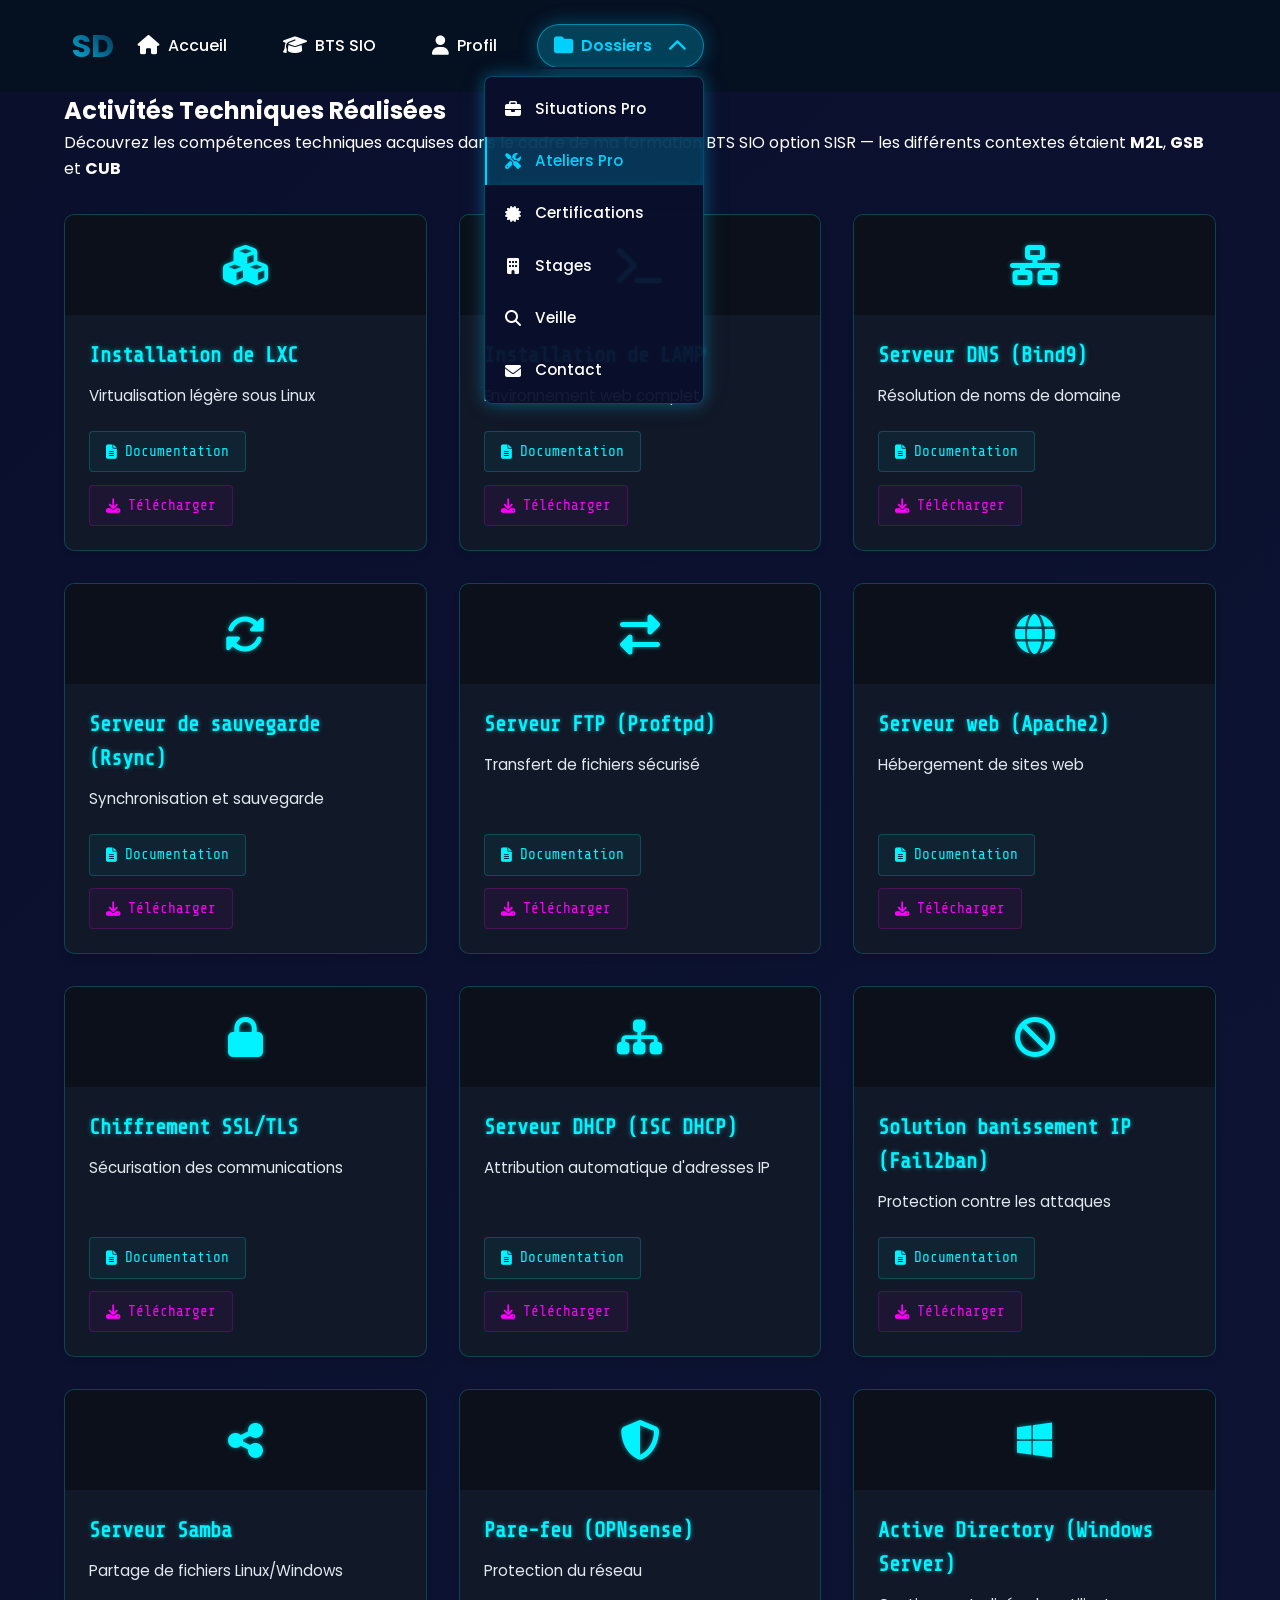
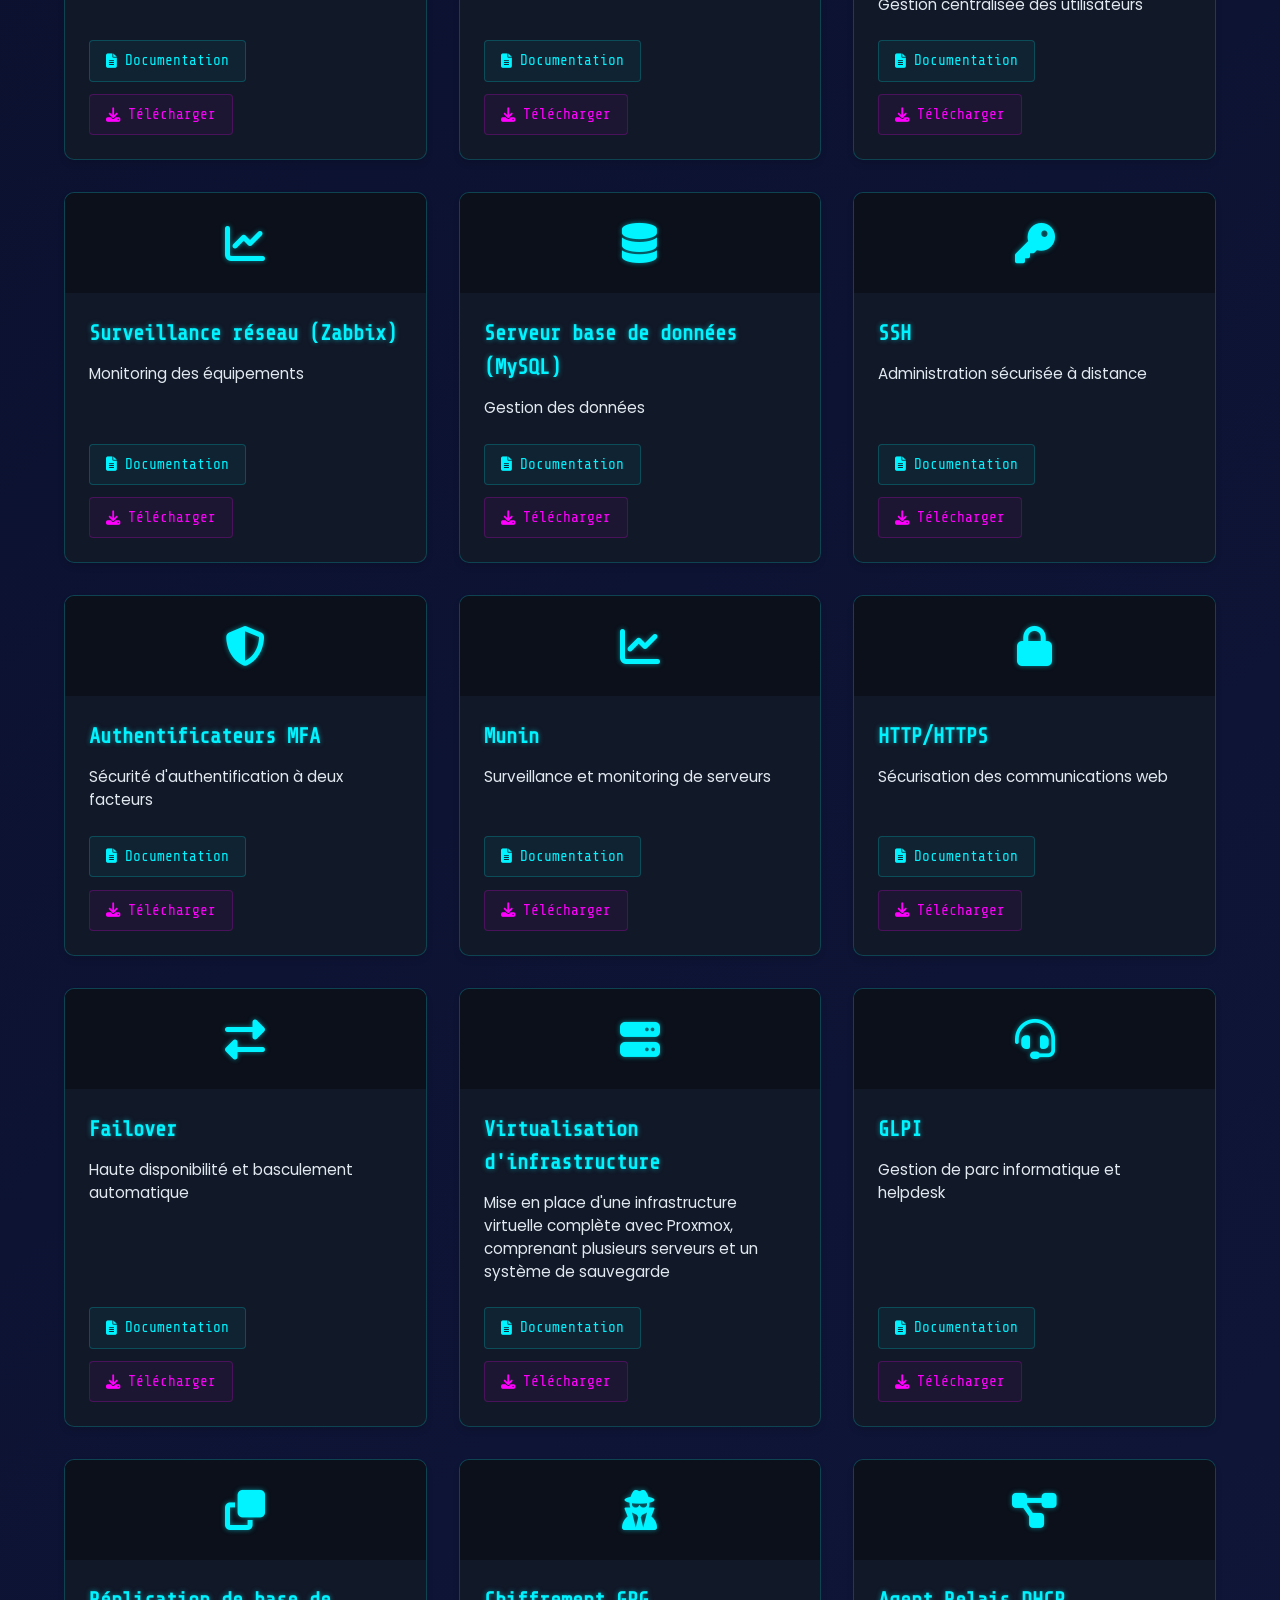
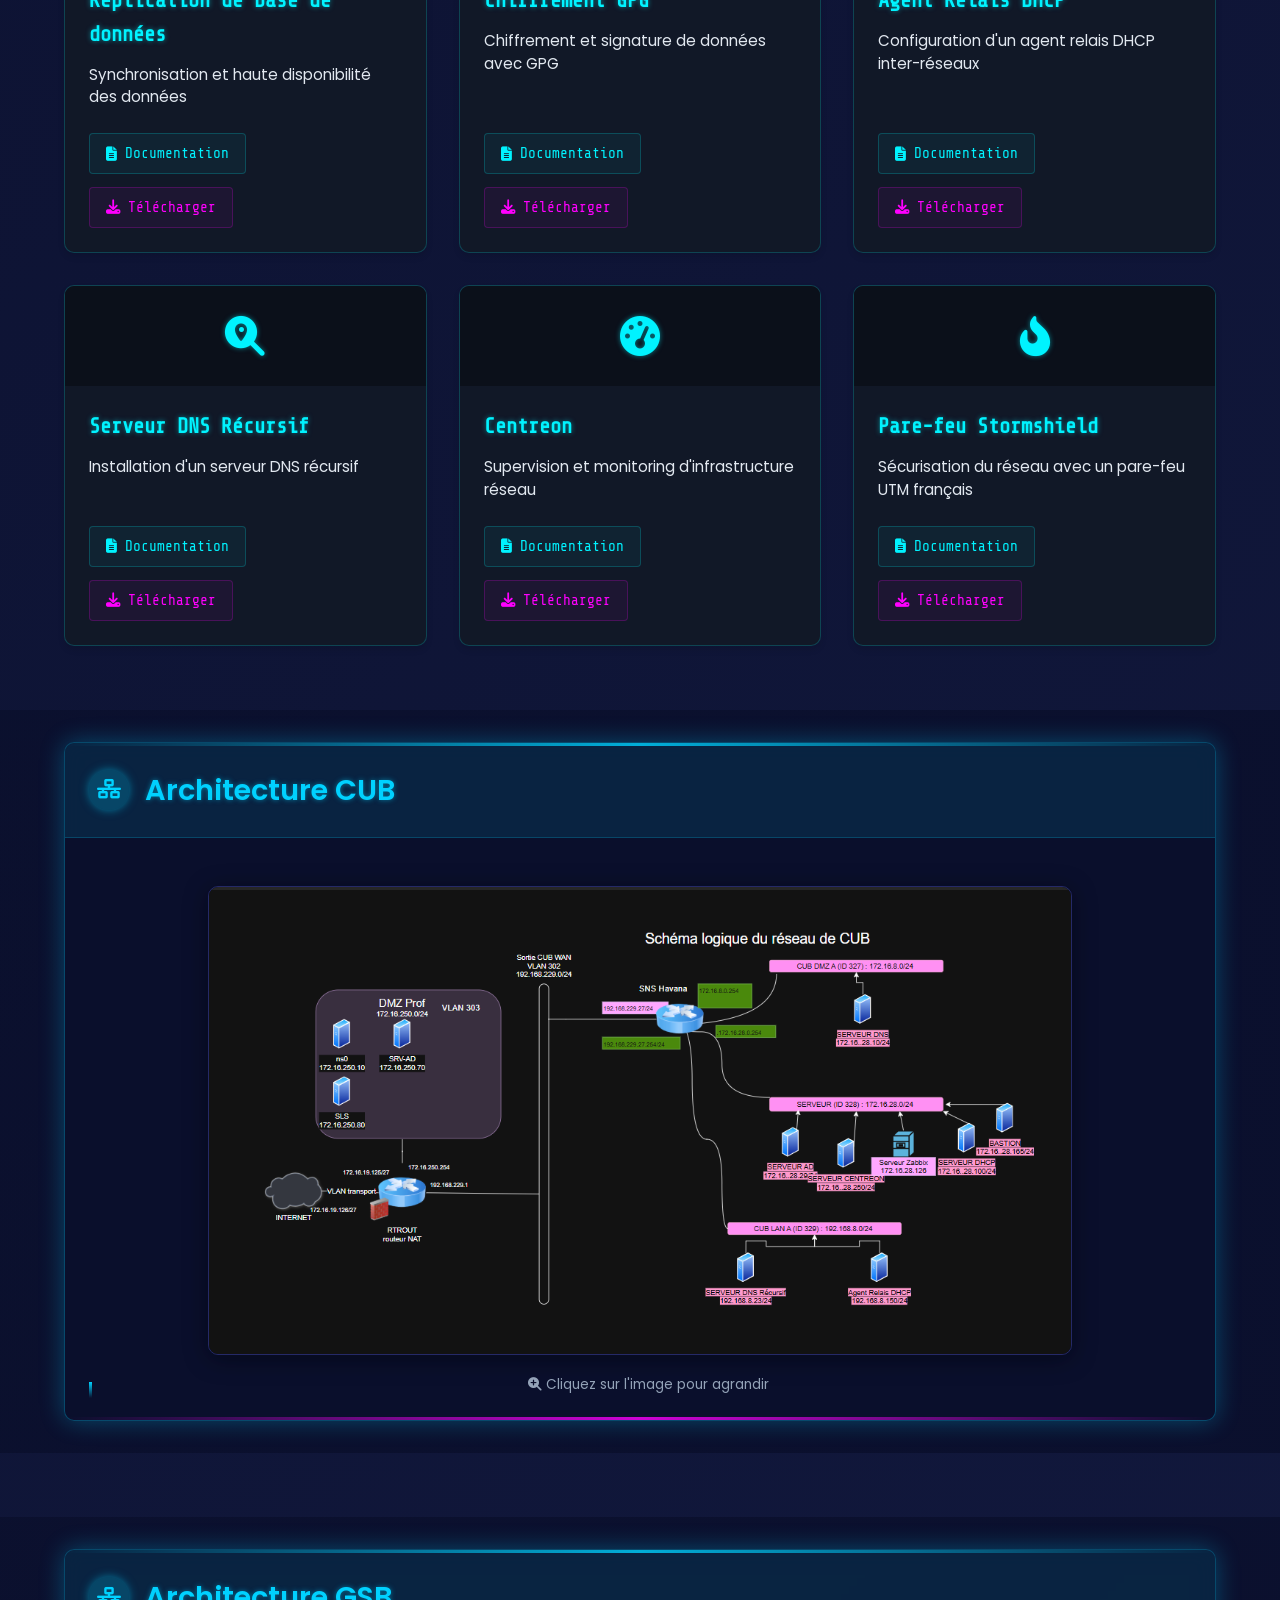
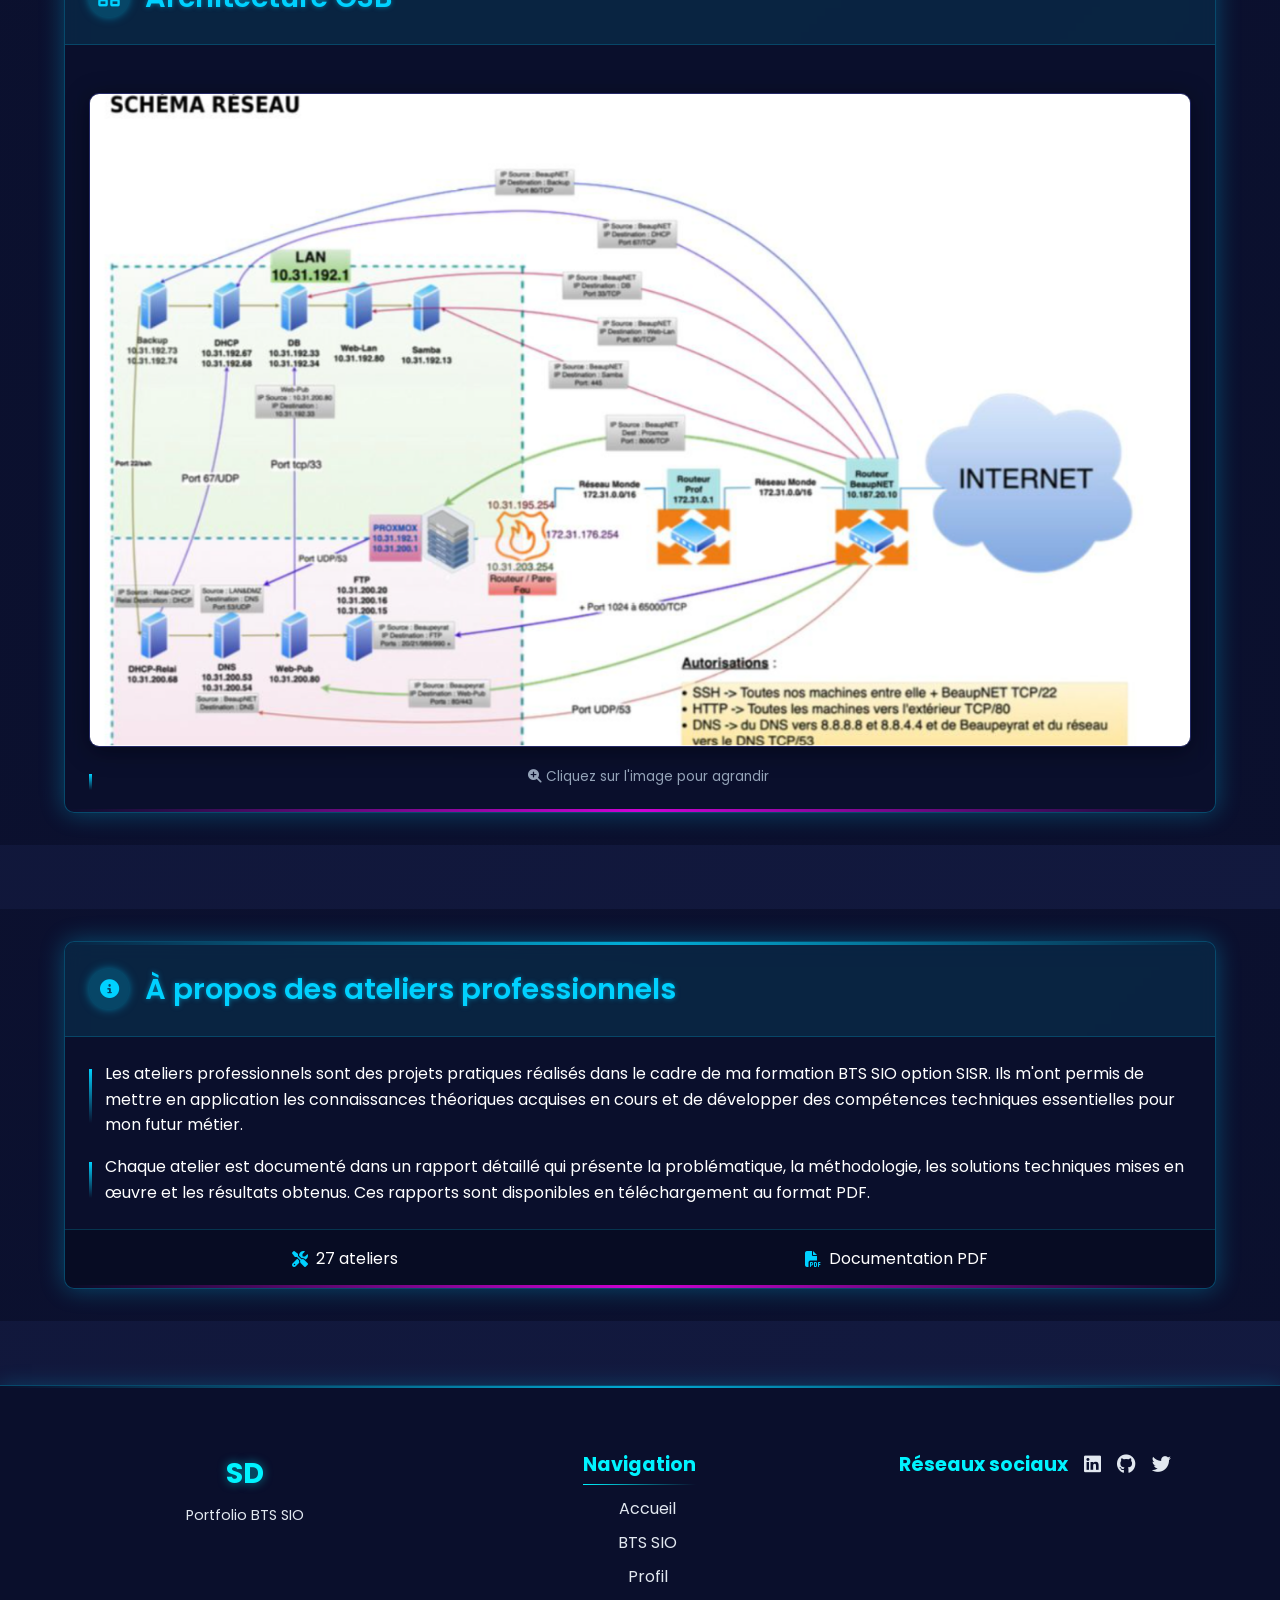
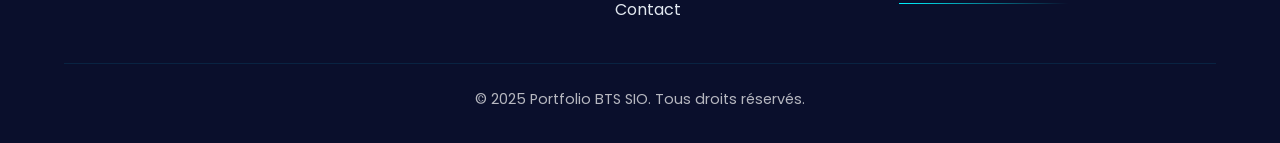
==== commit e51960ec: "Portfolio BTS SIO SISR - Version initiale" ====
--- a/ateliers-pro.html
+++ b/ateliers-pro.html
@@ -104,7 +104,7 @@
         <div class="container">
             <section class="page-header">
                 <h1>Activités Techniques Réalisées</h1>
-                <p>Découvrez les compétences techniques acquises dans le cadre de ma formation BTS SIO option SISR</p>
+                <p>Découvrez les compétences techniques acquises dans le cadre de ma formation BTS SIO option SISR — les différents contextes étaient <strong>M2L</strong>, <strong>GSB</strong> et <strong>CUB</strong></p>
             </section>
             
             <section class="ateliers-grid">
@@ -117,10 +117,10 @@
                         <h3>Installation de LXC</h3>
                         <p>Virtualisation légère sous Linux</p>
                         <div class="tech-buttons">
-                            <a href="#" class="tech-doc-link" data-doc="lxc">
-                                <i class="fas fa-file-alt"></i> Documentation
-                            </a>
-                            <a href="#" class="tech-download-link" data-download="lxc">
+                            <a href="documents/ateliers/lxc.pdf" class="tech-doc-link" data-doc="lxc" target="_blank" rel="noopener">
+                                <i class="fas fa-file-alt"></i> Documentation
+                            </a>
+                            <a href="documents/ateliers/lxc.pdf" class="tech-download-link" data-download="lxc" download>
                                 <i class="fas fa-download"></i> Télécharger
                             </a>
                         </div>
@@ -136,10 +136,10 @@
                         <h3>Installation de LAMP</h3>
                         <p>Environnement web complet</p>
                         <div class="tech-buttons">
-                            <a href="#" class="tech-doc-link" data-doc="lamp">
-                                <i class="fas fa-file-alt"></i> Documentation
-                            </a>
-                            <a href="#" class="tech-download-link" data-download="lamp">
+                            <a href="documents/ateliers/installation_lamp.pdf" class="tech-doc-link" data-doc="lamp" target="_blank" rel="noopener">
+                                <i class="fas fa-file-alt"></i> Documentation
+                            </a>
+                            <a href="documents/ateliers/installation_lamp.pdf" class="tech-download-link" data-download="lamp" download>
                                 <i class="fas fa-download"></i> Télécharger
                             </a>
                         </div>
@@ -155,10 +155,10 @@
                         <h3>Serveur DNS (Bind9)</h3>
                         <p>Résolution de noms de domaine</p>
                         <div class="tech-buttons">
-                            <a href="#" class="tech-doc-link" data-doc="bind9">
-                                <i class="fas fa-file-alt"></i> Documentation
-                            </a>
-                            <a href="#" class="tech-download-link" data-download="bind9">
+                            <a href="documents/ateliers/domain_name_system_dns.pdf" class="tech-doc-link" data-doc="bind9" target="_blank" rel="noopener">
+                                <i class="fas fa-file-alt"></i> Documentation
+                            </a>
+                            <a href="documents/ateliers/domain_name_system_dns.pdf" class="tech-download-link" data-download="bind9" download>
                                 <i class="fas fa-download"></i> Télécharger
                             </a>
                         </div>
@@ -174,10 +174,10 @@
                         <h3>Serveur de sauvegarde (Rsync)</h3>
                         <p>Synchronisation et sauvegarde</p>
                         <div class="tech-buttons">
-                            <a href="#" class="tech-doc-link" data-doc="rsync">
-                                <i class="fas fa-file-alt"></i> Documentation
-                            </a>
-                            <a href="#" class="tech-download-link" data-download="rsync">
+                            <a href="documents/ateliers/backup.pdf" class="tech-doc-link" data-doc="rsync" target="_blank" rel="noopener">
+                                <i class="fas fa-file-alt"></i> Documentation
+                            </a>
+                            <a href="documents/ateliers/backup.pdf" class="tech-download-link" data-download="rsync" download>
                                 <i class="fas fa-download"></i> Télécharger
                             </a>
                         </div>
@@ -193,10 +193,10 @@
                         <h3>Serveur FTP (Proftpd)</h3>
                         <p>Transfert de fichiers sécurisé</p>
                         <div class="tech-buttons">
-                            <a href="#" class="tech-doc-link" data-doc="ftp">
-                                <i class="fas fa-file-alt"></i> Documentation
-                            </a>
-                            <a href="#" class="tech-download-link" data-download="ftp">
+                            <a href="documents/ateliers/ftp.pdf" class="tech-doc-link" data-doc="ftp" target="_blank" rel="noopener">
+                                <i class="fas fa-file-alt"></i> Documentation
+                            </a>
+                            <a href="documents/ateliers/ftp.pdf" class="tech-download-link" data-download="ftp" download>
                                 <i class="fas fa-download"></i> Télécharger
                             </a>
                         </div>
@@ -231,10 +231,10 @@
                         <h3>Chiffrement SSL/TLS</h3>
                         <p>Sécurisation des communications</p>
                         <div class="tech-buttons">
-                            <a href="#" class="tech-doc-link" data-doc="tls">
-                                <i class="fas fa-file-alt"></i> Documentation
-                            </a>
-                            <a href="#" class="tech-download-link" data-download="tls">
+                            <a href="documents/ateliers/ssl_tls.pdf" class="tech-doc-link" data-doc="tls" target="_blank" rel="noopener">
+                                <i class="fas fa-file-alt"></i> Documentation
+                            </a>
+                            <a href="documents/ateliers/ssl_tls.pdf" class="tech-download-link" data-download="tls" download>
                                 <i class="fas fa-download"></i> Télécharger
                             </a>
                         </div>
@@ -250,10 +250,10 @@
                         <h3>Serveur DHCP (ISC DHCP)</h3>
                         <p>Attribution automatique d'adresses IP</p>
                         <div class="tech-buttons">
-                            <a href="#" class="tech-doc-link" data-doc="dhcp">
-                                <i class="fas fa-file-alt"></i> Documentation
-                            </a>
-                            <a href="#" class="tech-download-link" data-download="dhcp">
+                            <a href="documents/ateliers/installation_et_configuration_du_serveur_dhcp.pdf" class="tech-doc-link" data-doc="dhcp" target="_blank" rel="noopener">
+                                <i class="fas fa-file-alt"></i> Documentation
+                            </a>
+                            <a href="documents/ateliers/installation_et_configuration_du_serveur_dhcp.pdf" class="tech-download-link" data-download="dhcp" download>
                                 <i class="fas fa-download"></i> Télécharger
                             </a>
                         </div>
@@ -269,10 +269,10 @@
                         <h3>Solution banissement IP (Fail2ban)</h3>
                         <p>Protection contre les attaques</p>
                         <div class="tech-buttons">
-                            <a href="#" class="tech-doc-link" data-doc="f2b">
-                                <i class="fas fa-file-alt"></i> Documentation
-                            </a>
-                            <a href="#" class="tech-download-link" data-download="f2b">
+                            <a href="documents/ateliers/portsentry_fail2ban.pdf" class="tech-doc-link" data-doc="f2b" target="_blank" rel="noopener">
+                                <i class="fas fa-file-alt"></i> Documentation
+                            </a>
+                            <a href="documents/ateliers/portsentry_fail2ban.pdf" class="tech-download-link" data-download="f2b" download>
                                 <i class="fas fa-download"></i> Télécharger
                             </a>
                         </div>
@@ -307,10 +307,10 @@
                         <h3>Pare-feu (OPNsense)</h3>
                         <p>Protection du réseau</p>
                         <div class="tech-buttons">
-                            <a href="#" class="tech-doc-link" data-doc="opn">
-                                <i class="fas fa-file-alt"></i> Documentation
-                            </a>
-                            <a href="#" class="tech-download-link" data-download="opn">
+                            <a href="documents/ateliers/opnsense%20.pdf" class="tech-doc-link" data-doc="opn" target="_blank" rel="noopener">
+                                <i class="fas fa-file-alt"></i> Documentation
+                            </a>
+                            <a href="documents/ateliers/opnsense%20.pdf" class="tech-download-link" data-download="opn" download>
                                 <i class="fas fa-download"></i> Télécharger
                             </a>
                         </div>
@@ -326,10 +326,10 @@
                         <h3>Active Directory (Windows Server)</h3>
                         <p>Gestion centralisée des utilisateurs</p>
                         <div class="tech-buttons">
-                            <a href="#" class="tech-doc-link" data-doc="ws">
-                                <i class="fas fa-file-alt"></i> Documentation
-                            </a>
-                            <a href="#" class="tech-download-link" data-download="ws">
+                            <a href="documents/ateliers/configuration_du_service_active_directory.pdf" class="tech-doc-link" data-doc="ws" target="_blank" rel="noopener">
+                                <i class="fas fa-file-alt"></i> Documentation
+                            </a>
+                            <a href="documents/ateliers/configuration_du_service_active_directory.pdf" class="tech-download-link" data-download="ws" download>
                                 <i class="fas fa-download"></i> Télécharger
                             </a>
                         </div>
@@ -345,10 +345,10 @@
                         <h3>Surveillance réseau (Zabbix)</h3>
                         <p>Monitoring des équipements</p>
                         <div class="tech-buttons">
-                            <a href="#" class="tech-doc-link" data-doc="zabbix">
-                                <i class="fas fa-file-alt"></i> Documentation
-                            </a>
-                            <a href="#" class="tech-download-link" data-download="zabbix">
+                            <a href="documents/ateliers/installation_de_zabbix_7.2.pdf" class="tech-doc-link" data-doc="zabbix" target="_blank" rel="noopener">
+                                <i class="fas fa-file-alt"></i> Documentation
+                            </a>
+                            <a href="documents/ateliers/installation_de_zabbix_7.2.pdf" class="tech-download-link" data-download="zabbix" download>
                                 <i class="fas fa-download"></i> Télécharger
                             </a>
                         </div>
@@ -364,10 +364,10 @@
                         <h3>Serveur base de données (MySQL)</h3>
                         <p>Gestion des données</p>
                         <div class="tech-buttons">
-                            <a href="#" class="tech-doc-link" data-doc="mysql">
-                                <i class="fas fa-file-alt"></i> Documentation
-                            </a>
-                            <a href="#" class="tech-download-link" data-download="mysql">
+                            <a href="documents/ateliers/creation_de_vm_serveurs_base_de_donnees_mariadb.pdf" class="tech-doc-link" data-doc="mysql" target="_blank" rel="noopener">
+                                <i class="fas fa-file-alt"></i> Documentation
+                            </a>
+                            <a href="documents/ateliers/creation_de_vm_serveurs_base_de_donnees_mariadb.pdf" class="tech-download-link" data-download="mysql" download>
                                 <i class="fas fa-download"></i> Télécharger
                             </a>
                         </div>
@@ -383,10 +383,10 @@
                         <h3>SSH</h3>
                         <p>Administration sécurisée à distance</p>
                         <div class="tech-buttons">
-                            <a href="#" class="tech-doc-link" data-doc="ssh">
-                                <i class="fas fa-file-alt"></i> Documentation
-                            </a>
-                            <a href="#" class="tech-download-link" data-download="ssh">
+                            <a href="documents/ateliers/atelier_ssh.pdf" class="tech-doc-link" data-doc="ssh" target="_blank" rel="noopener">
+                                <i class="fas fa-file-alt"></i> Documentation
+                            </a>
+                            <a href="documents/ateliers/atelier_ssh.pdf" class="tech-download-link" data-download="ssh" download>
                                 <i class="fas fa-download"></i> Télécharger
                             </a>
                         </div>
@@ -440,10 +440,10 @@
                         <h3>HTTP/HTTPS</h3>
                         <p>Sécurisation des communications web</p>
                         <div class="tech-buttons">
-                            <a href="#" class="tech-doc-link" data-doc="https">
-                                <i class="fas fa-file-alt"></i> Documentation
-                            </a>
-                            <a href="#" class="tech-download-link" data-download="https">
+                            <a href="documents/ateliers/https.pdf" class="tech-doc-link" data-doc="https" target="_blank" rel="noopener">
+                                <i class="fas fa-file-alt"></i> Documentation
+                            </a>
+                            <a href="documents/ateliers/https.pdf" class="tech-download-link" data-download="https" download>
                                 <i class="fas fa-download"></i> Télécharger
                             </a>
                         </div>
@@ -459,10 +459,10 @@
                         <h3>Failover</h3>
                         <p>Haute disponibilité et basculement automatique</p>
                         <div class="tech-buttons">
-                            <a href="#" class="tech-doc-link" data-doc="failover">
-                                <i class="fas fa-file-alt"></i> Documentation
-                            </a>
-                            <a href="#" class="tech-download-link" data-download="failover">
+                            <a href="documents/ateliers/dhcp_failover.pdf" class="tech-doc-link" data-doc="failover" target="_blank" rel="noopener">
+                                <i class="fas fa-file-alt"></i> Documentation
+                            </a>
+                            <a href="documents/ateliers/dhcp_failover.pdf" class="tech-download-link" data-download="failover" download>
                                 <i class="fas fa-download"></i> Télécharger
                             </a>
                         </div>
@@ -482,6 +482,139 @@
                                 <i class="fas fa-file-alt"></i> Documentation
                             </a>
                             <a href="#" class="tech-download-link" data-download="proxmox">
+                                <i class="fas fa-download"></i> Télécharger
+                            </a>
+                        </div>
+                    </div>
+                </div>
+
+                <!-- GLPI -->
+                <div class="tech-card">
+                    <div class="tech-icon">
+                        <i class="fas fa-headset"></i>
+                    </div>
+                    <div class="tech-content">
+                        <h3>GLPI</h3>
+                        <p>Gestion de parc informatique et helpdesk</p>
+                        <div class="tech-buttons">
+                            <a href="#" class="tech-doc-link" data-doc="glpi">
+                                <i class="fas fa-file-alt"></i> Documentation
+                            </a>
+                            <a href="#" class="tech-download-link" data-download="glpi">
+                                <i class="fas fa-download"></i> Télécharger
+                            </a>
+                        </div>
+                    </div>
+                </div>
+
+                <!-- Réplication de base de données -->
+                <div class="tech-card">
+                    <div class="tech-icon">
+                        <i class="fas fa-clone"></i>
+                    </div>
+                    <div class="tech-content">
+                        <h3>Réplication de base de données</h3>
+                        <p>Synchronisation et haute disponibilité des données</p>
+                        <div class="tech-buttons">
+                            <a href="#" class="tech-doc-link" data-doc="replication">
+                                <i class="fas fa-file-alt"></i> Documentation
+                            </a>
+                            <a href="#" class="tech-download-link" data-download="replication">
+                                <i class="fas fa-download"></i> Télécharger
+                            </a>
+                        </div>
+                    </div>
+                </div>
+
+                <!-- Chiffrement GPG -->
+                <div class="tech-card">
+                    <div class="tech-icon">
+                        <i class="fas fa-user-secret"></i>
+                    </div>
+                    <div class="tech-content">
+                        <h3>Chiffrement GPG</h3>
+                        <p>Chiffrement et signature de données avec GPG</p>
+                        <div class="tech-buttons">
+                            <a href="documents/ateliers/gpg_-_gpg.pdf" class="tech-doc-link" data-doc="gpg" target="_blank" rel="noopener">
+                                <i class="fas fa-file-alt"></i> Documentation
+                            </a>
+                            <a href="documents/ateliers/gpg_-_gpg.pdf" class="tech-download-link" data-download="gpg" download>
+                                <i class="fas fa-download"></i> Télécharger
+                            </a>
+                        </div>
+                    </div>
+                </div>
+
+                <!-- Agent Relais DHCP -->
+                <div class="tech-card">
+                    <div class="tech-icon">
+                        <i class="fas fa-project-diagram"></i>
+                    </div>
+                    <div class="tech-content">
+                        <h3>Agent Relais DHCP</h3>
+                        <p>Configuration d'un agent relais DHCP inter-réseaux</p>
+                        <div class="tech-buttons">
+                            <a href="documents/ateliers/configuration_de_l_agent_relais_dhcp.pdf" class="tech-doc-link" data-doc="dhcp-relay" target="_blank" rel="noopener">
+                                <i class="fas fa-file-alt"></i> Documentation
+                            </a>
+                            <a href="documents/ateliers/configuration_de_l_agent_relais_dhcp.pdf" class="tech-download-link" data-download="dhcp-relay" download>
+                                <i class="fas fa-download"></i> Télécharger
+                            </a>
+                        </div>
+                    </div>
+                </div>
+
+                <!-- Serveur DNS Récursif -->
+                <div class="tech-card">
+                    <div class="tech-icon">
+                        <i class="fas fa-search-location"></i>
+                    </div>
+                    <div class="tech-content">
+                        <h3>Serveur DNS Récursif</h3>
+                        <p>Installation d'un serveur DNS récursif</p>
+                        <div class="tech-buttons">
+                            <a href="documents/ateliers/installation_d_un_serveur_dns_recursif.pdf" class="tech-doc-link" data-doc="dns-recursif" target="_blank" rel="noopener">
+                                <i class="fas fa-file-alt"></i> Documentation
+                            </a>
+                            <a href="documents/ateliers/installation_d_un_serveur_dns_recursif.pdf" class="tech-download-link" data-download="dns-recursif" download>
+                                <i class="fas fa-download"></i> Télécharger
+                            </a>
+                        </div>
+                    </div>
+                </div>
+
+                <!-- Centreon -->
+                <div class="tech-card">
+                    <div class="tech-icon">
+                        <i class="fas fa-tachometer-alt"></i>
+                    </div>
+                    <div class="tech-content">
+                        <h3>Centreon</h3>
+                        <p>Supervision et monitoring d'infrastructure réseau</p>
+                        <div class="tech-buttons">
+                            <a href="documents/ateliers/Documentation_Centreon.pdf" class="tech-doc-link" data-doc="centreon" target="_blank" rel="noopener">
+                                <i class="fas fa-file-alt"></i> Documentation
+                            </a>
+                            <a href="documents/ateliers/Documentation_Centreon.pdf" class="tech-download-link" data-download="centreon" download>
+                                <i class="fas fa-download"></i> Télécharger
+                            </a>
+                        </div>
+                    </div>
+                </div>
+
+                <!-- Pare-feu Stormshield -->
+                <div class="tech-card">
+                    <div class="tech-icon">
+                        <i class="fas fa-fire-alt"></i>
+                    </div>
+                    <div class="tech-content">
+                        <h3>Pare-feu Stormshield</h3>
+                        <p>Sécurisation du réseau avec un pare-feu UTM français</p>
+                        <div class="tech-buttons">
+                            <a href="documents/ateliers/configuration_du_firewall_stormshield.pdf" class="tech-doc-link" data-doc="stormshield" target="_blank" rel="noopener">
+                                <i class="fas fa-file-alt"></i> Documentation
+                            </a>
+                            <a href="documents/ateliers/configuration_du_firewall_stormshield.pdf" class="tech-download-link" data-download="stormshield" download>
                                 <i class="fas fa-download"></i> Télécharger
                             </a>
                         </div>
@@ -502,6 +635,58 @@
         </div>
     </main>
 
+    <!-- Architecture CUB -->
+    <section class="about-section">
+        <div class="container">
+            <div class="cyber-card">
+                <div class="cyber-card-header">
+                    <div class="cyber-card-icon">
+                        <i class="fas fa-network-wired"></i>
+                    </div>
+                    <h2>Architecture CUB</h2>
+                </div>
+                <div class="cyber-card-content">
+                    <div style="text-align:center; margin-top:1.5rem;">
+                        <img
+                            src="images/schema-cub.png"
+                            alt="Schéma logique du réseau de CUB"
+                            style="max-width:100%; border-radius:10px; border:1px solid rgba(99,102,241,0.3); box-shadow:0 4px 24px rgba(0,0,0,0.4); cursor:zoom-in;"
+                            onclick="this.style.maxWidth = this.style.maxWidth === '100%' ? 'none' : '100%';"
+                            title="Cliquez pour agrandir"
+                        >
+                        <p style="margin-top:0.75rem; font-size:0.85rem; color:#94a3b8;"><i class="fas fa-search-plus"></i> Cliquez sur l'image pour agrandir</p>
+                    </div>
+                </div>
+            </div>
+        </div>
+    </section>
+
+    <!-- Architecture GSB -->
+    <section class="about-section">
+        <div class="container">
+            <div class="cyber-card">
+                <div class="cyber-card-header">
+                    <div class="cyber-card-icon">
+                        <i class="fas fa-network-wired"></i>
+                    </div>
+                    <h2>Architecture GSB</h2>
+                </div>
+                <div class="cyber-card-content">
+                    <div style="text-align:center; margin-top:1.5rem;">
+                        <img
+                            src="images/schema-gsb.png"
+                            alt="Schéma réseau GSB"
+                            style="max-width:100%; border-radius:10px; border:1px solid rgba(99,102,241,0.3); box-shadow:0 4px 24px rgba(0,0,0,0.4); cursor:zoom-in;"
+                            onclick="this.style.maxWidth = this.style.maxWidth === '100%' ? 'none' : '100%';"
+                            title="Cliquez pour agrandir"
+                        >
+                        <p style="margin-top:0.75rem; font-size:0.85rem; color:#94a3b8;"><i class="fas fa-search-plus"></i> Cliquez sur l'image pour agrandir</p>
+                    </div>
+                </div>
+            </div>
+        </div>
+    </section>
+
     <!-- À propos des ateliers professionnels -->
     <section class="about-section">
         <div class="container">
@@ -520,7 +705,7 @@
                     <div class="cyber-card-stats">
                         <div class="stat">
                             <i class="fas fa-tools"></i>
-                            <span>16 ateliers</span>
+                            <span>27 ateliers</span>
                         </div>
                         <div class="stat">
                             <i class="fas fa-file-pdf"></i>
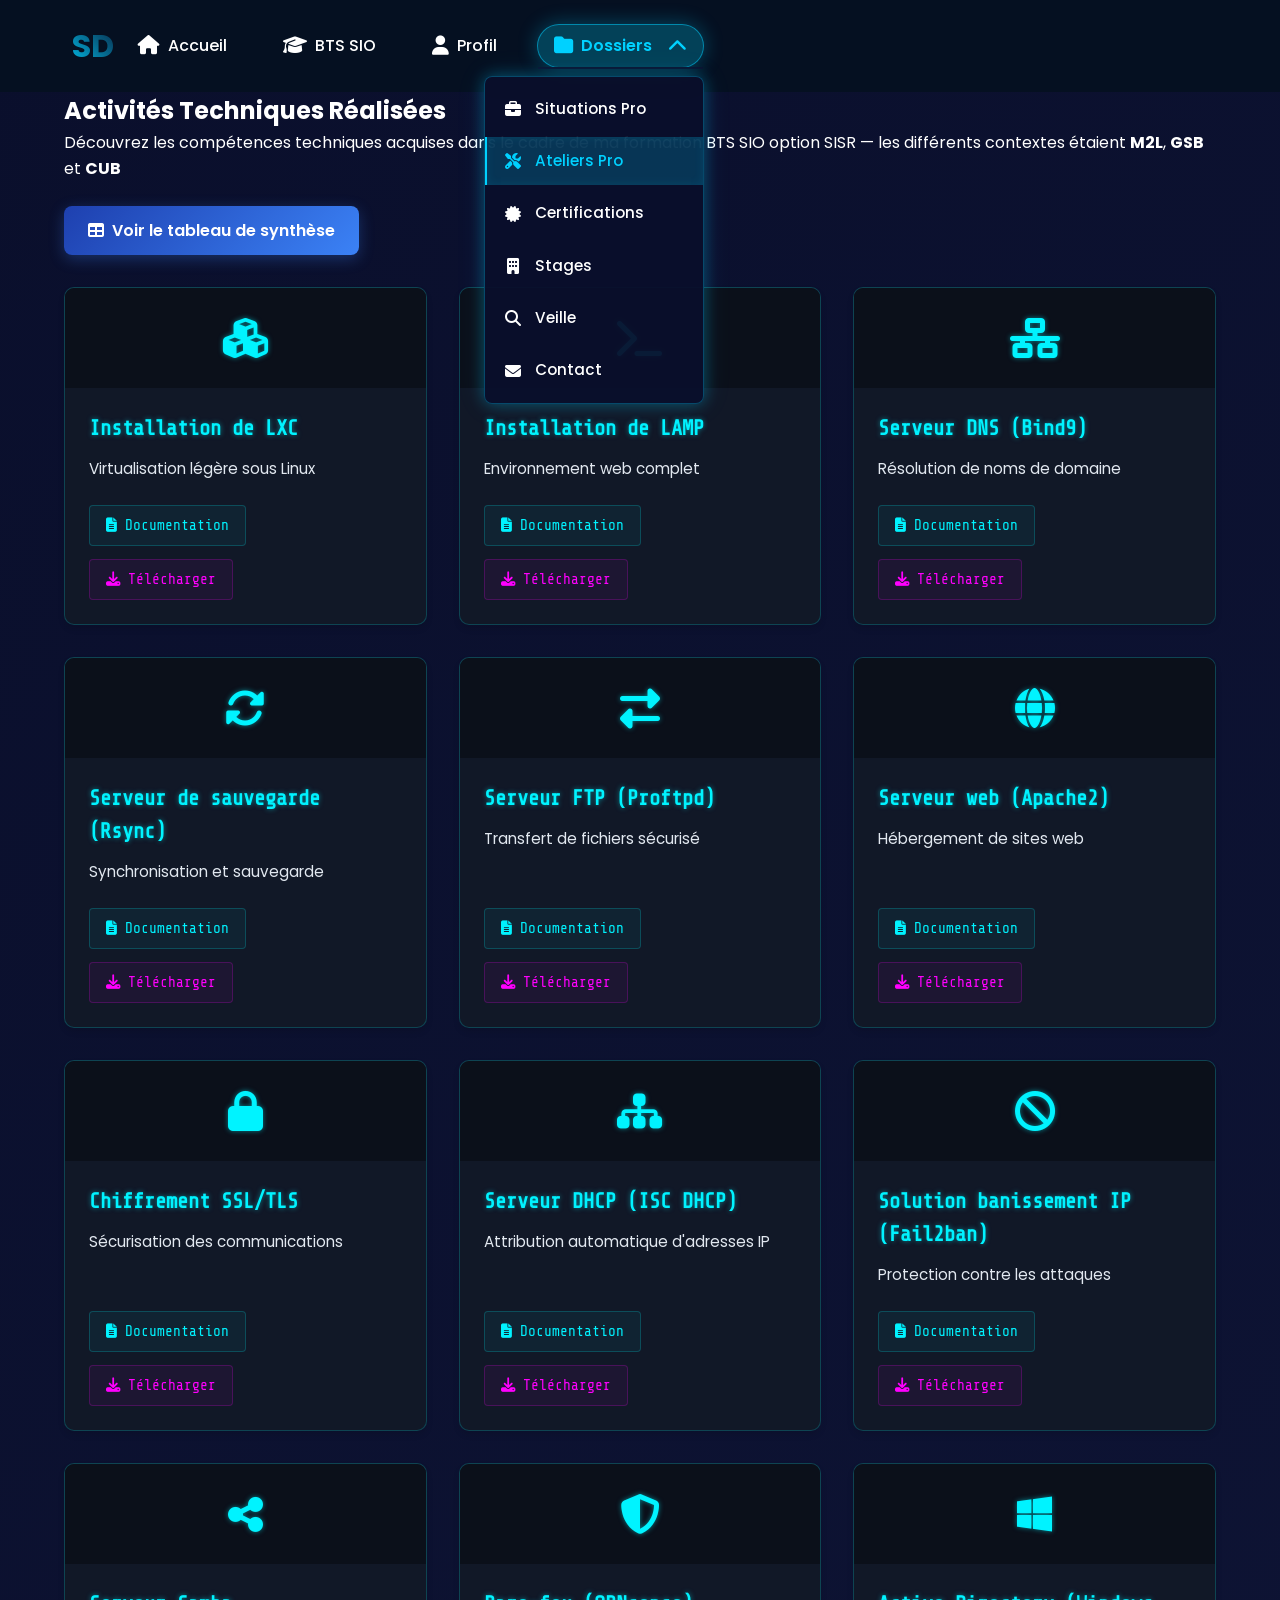
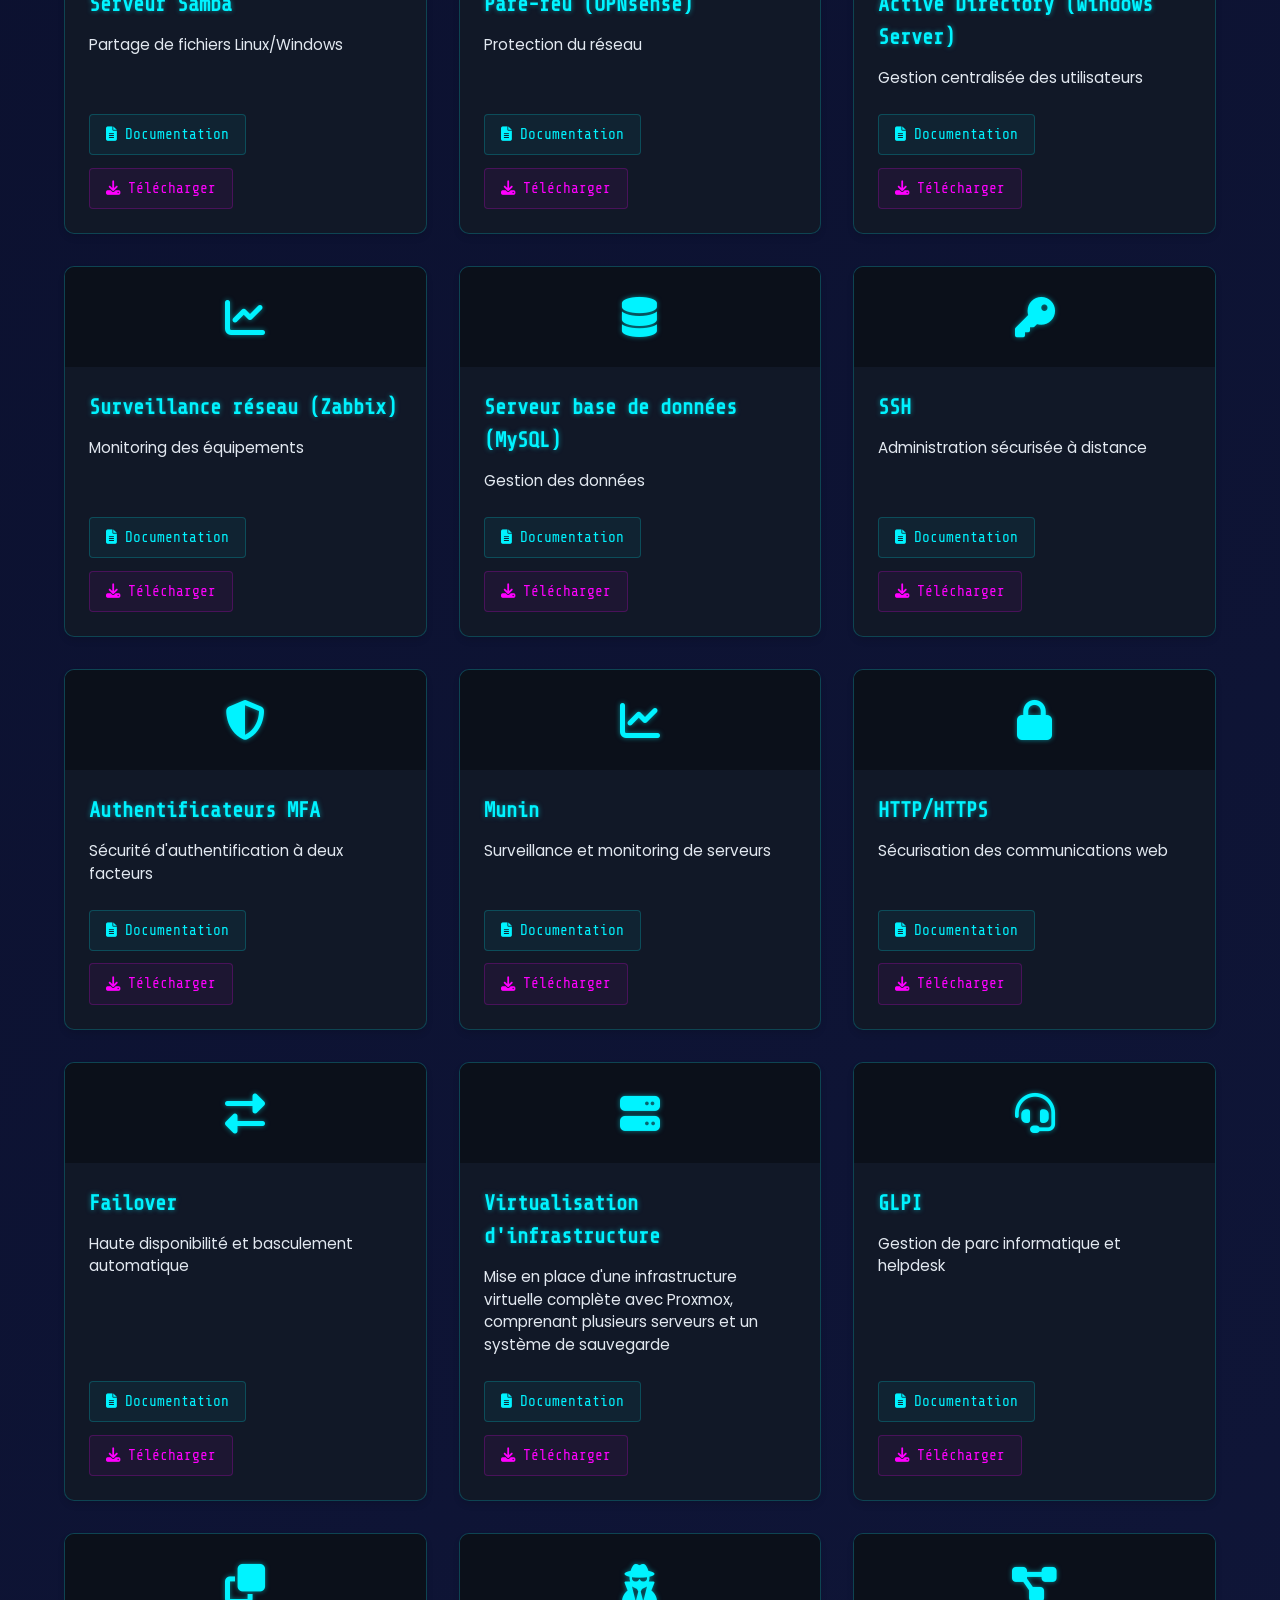
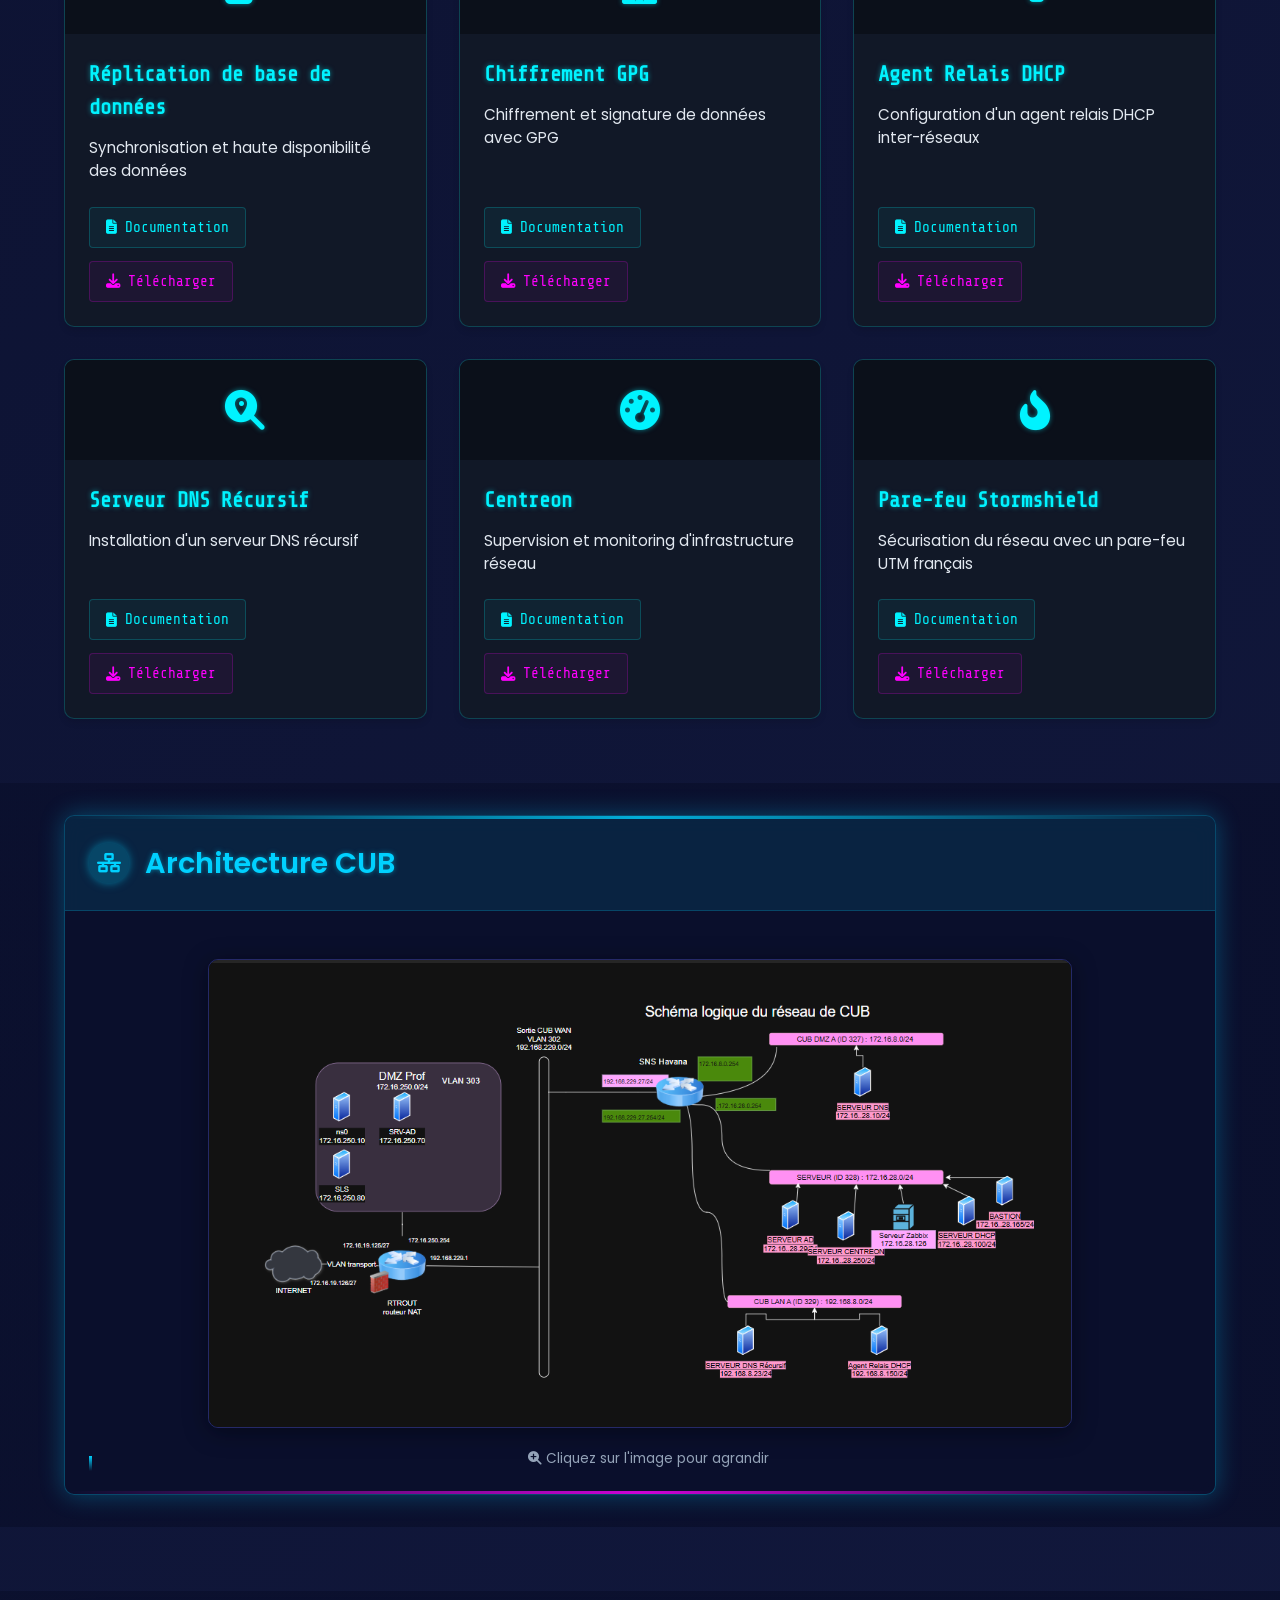
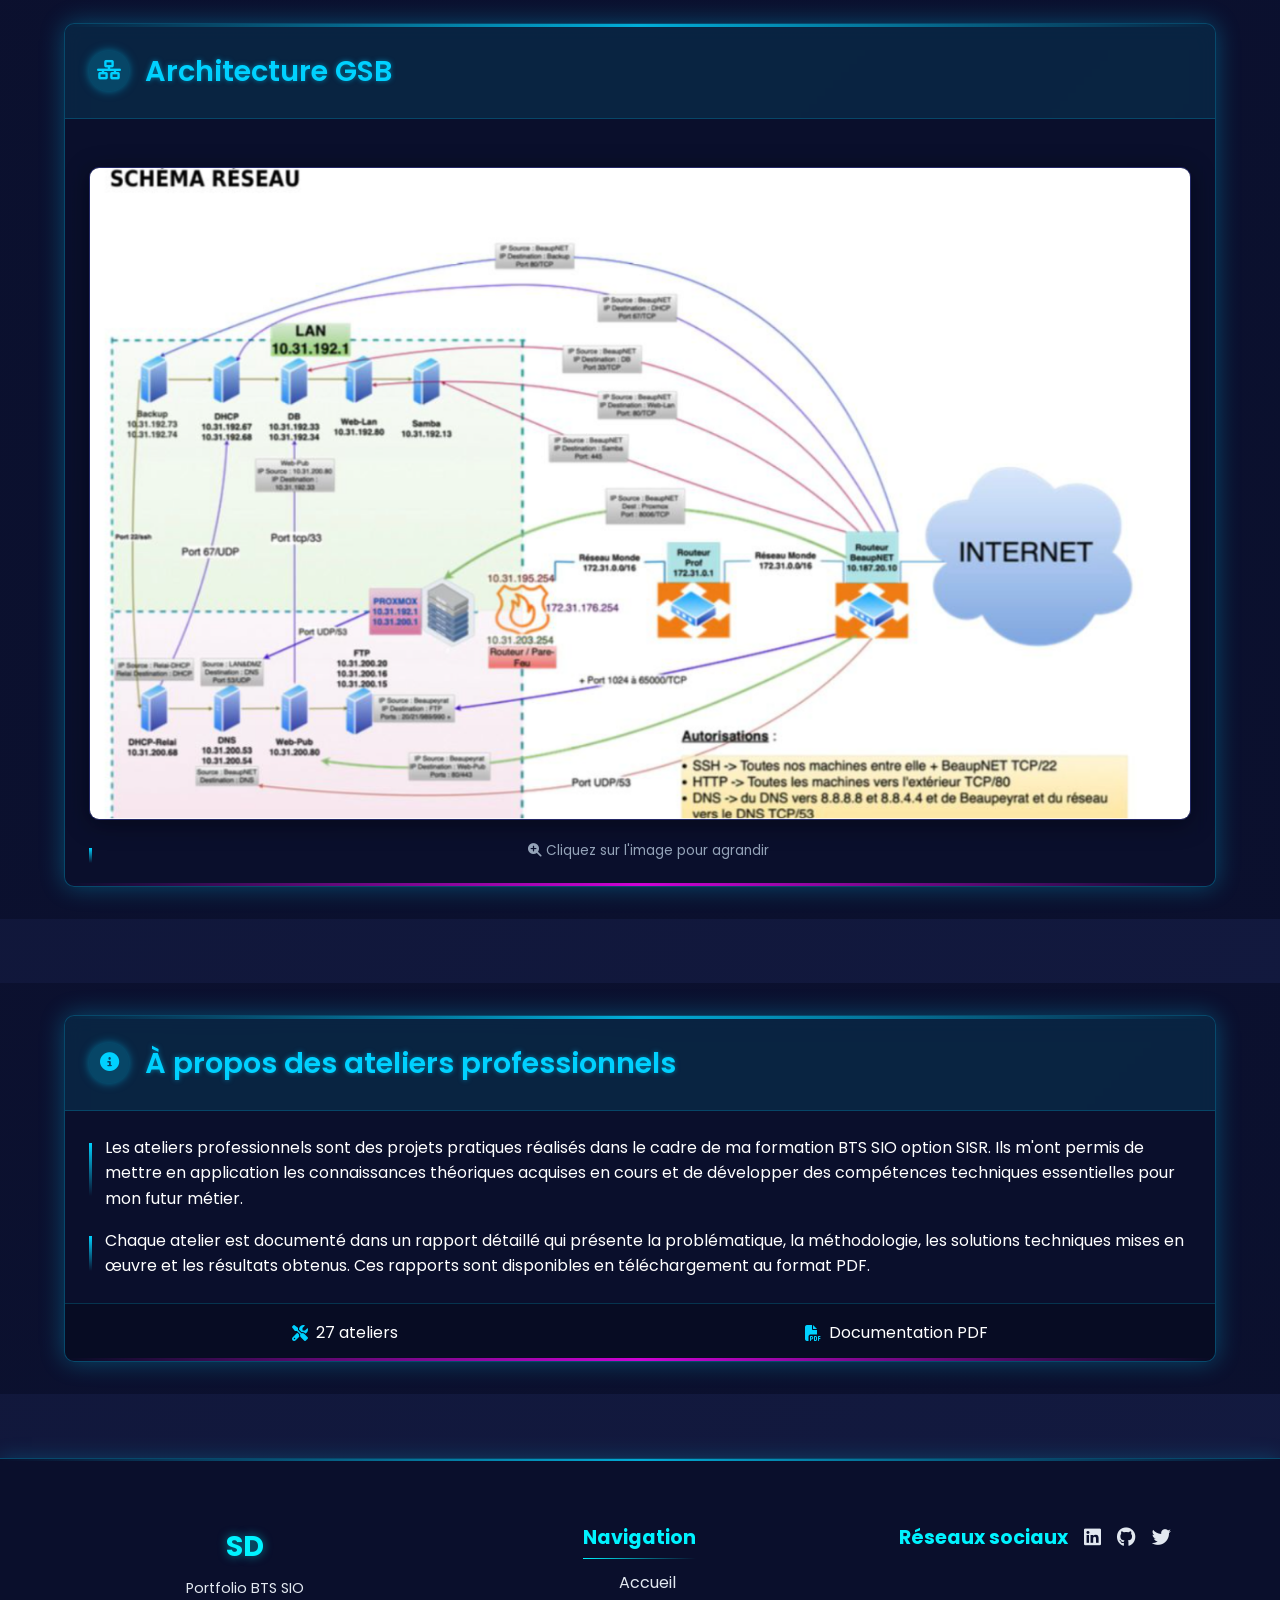
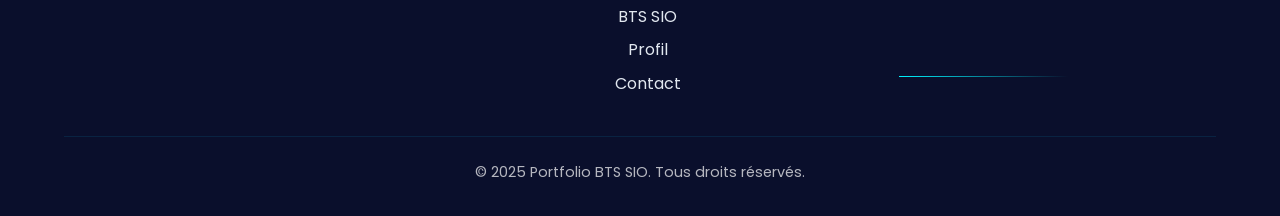
==== commit dd1c41fd: "Ajout bouton tableau de synthèse dans ateliers-pro.html" ====
--- a/ateliers-pro.html
+++ b/ateliers-pro.html
@@ -105,6 +105,12 @@
             <section class="page-header">
                 <h1>Activités Techniques Réalisées</h1>
                 <p>Découvrez les compétences techniques acquises dans le cadre de ma formation BTS SIO option SISR — les différents contextes étaient <strong>M2L</strong>, <strong>GSB</strong> et <strong>CUB</strong></p>
+                <div style="margin-top:1.5rem;">
+                    <a href="documents/tableau/Epreuve-E5-Tableau-de-synthese%20Valadon.xlsx" download class="btn-primary" style="display:inline-flex; align-items:center; gap:0.5rem; padding:0.75rem 1.5rem; background:linear-gradient(135deg,#1e40af,#3b82f6); color:#fff; border-radius:8px; text-decoration:none; font-weight:600; font-size:1rem; box-shadow:0 4px 15px rgba(59,130,246,0.3); transition:all 0.3s ease;">
+                        <i class="fas fa-table"></i>
+                        Voir le tableau de synthèse
+                    </a>
+                </div>
             </section>
             
             <section class="ateliers-grid">
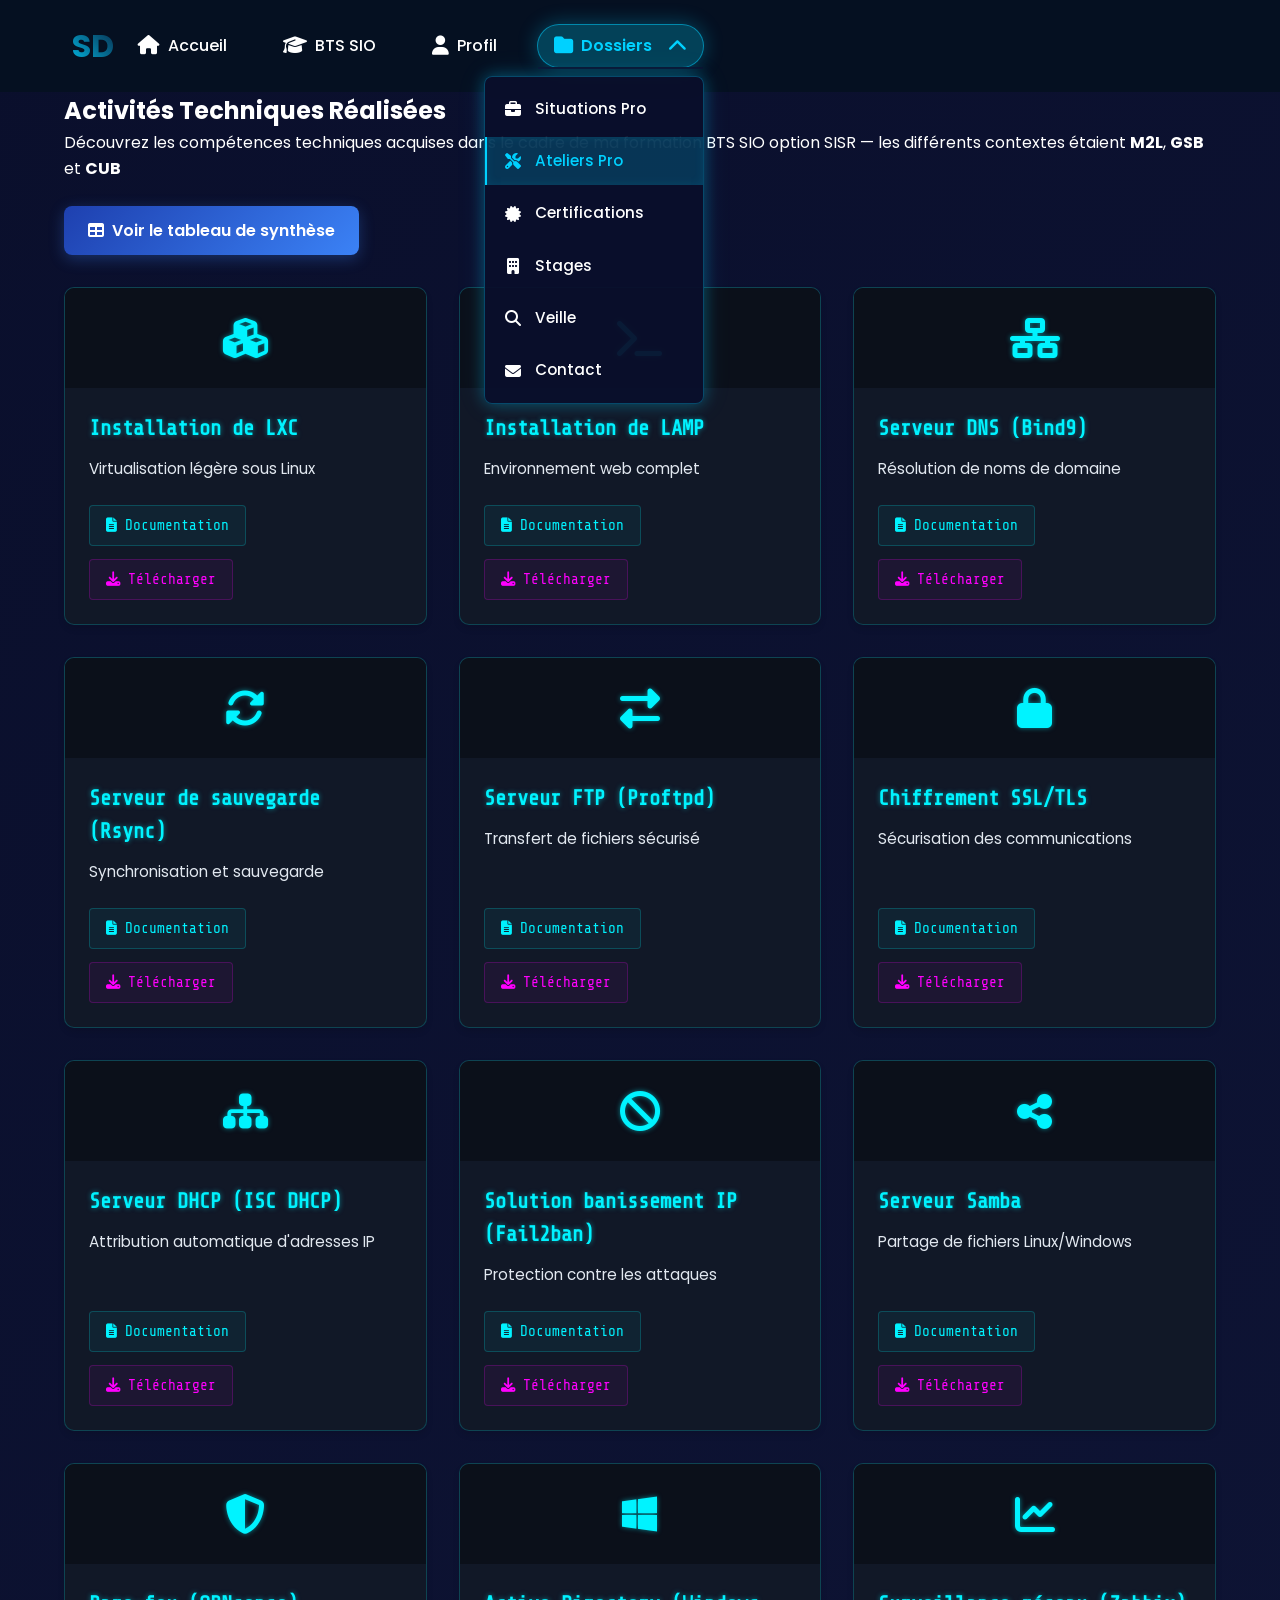
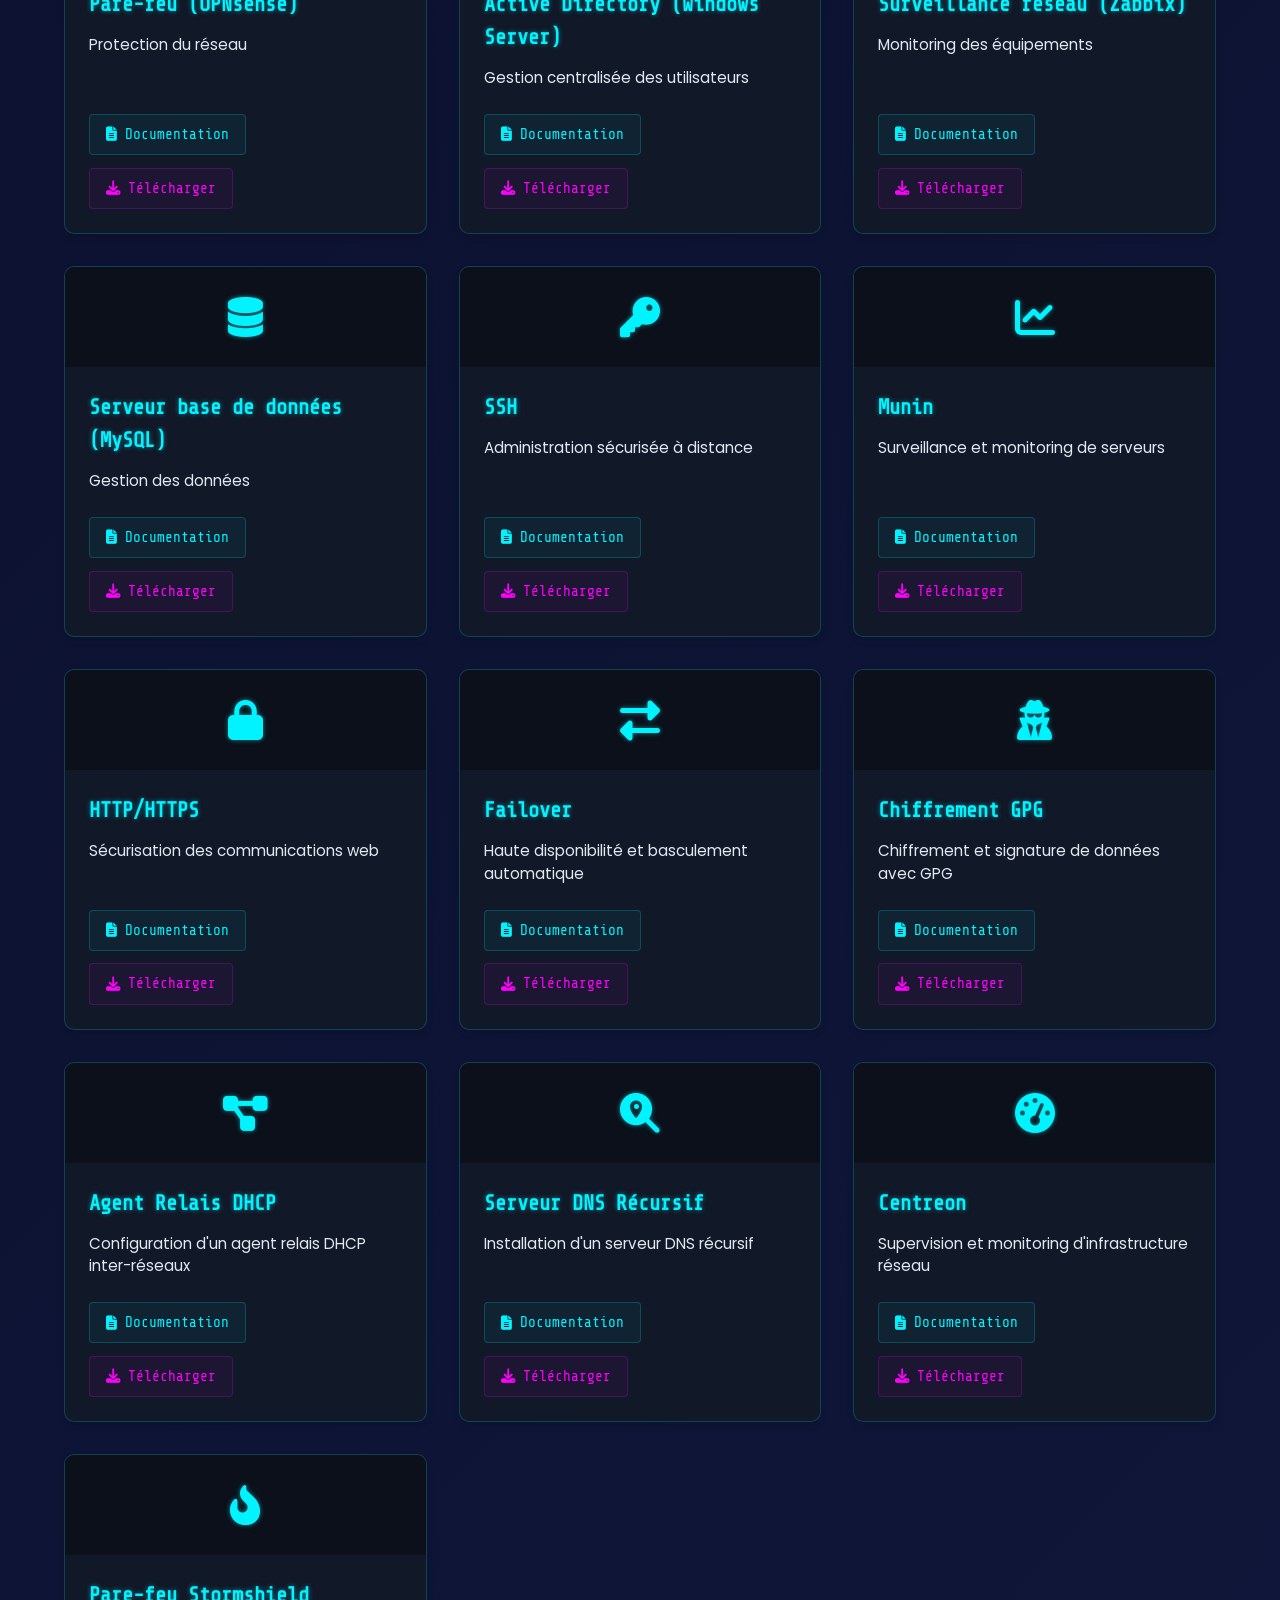
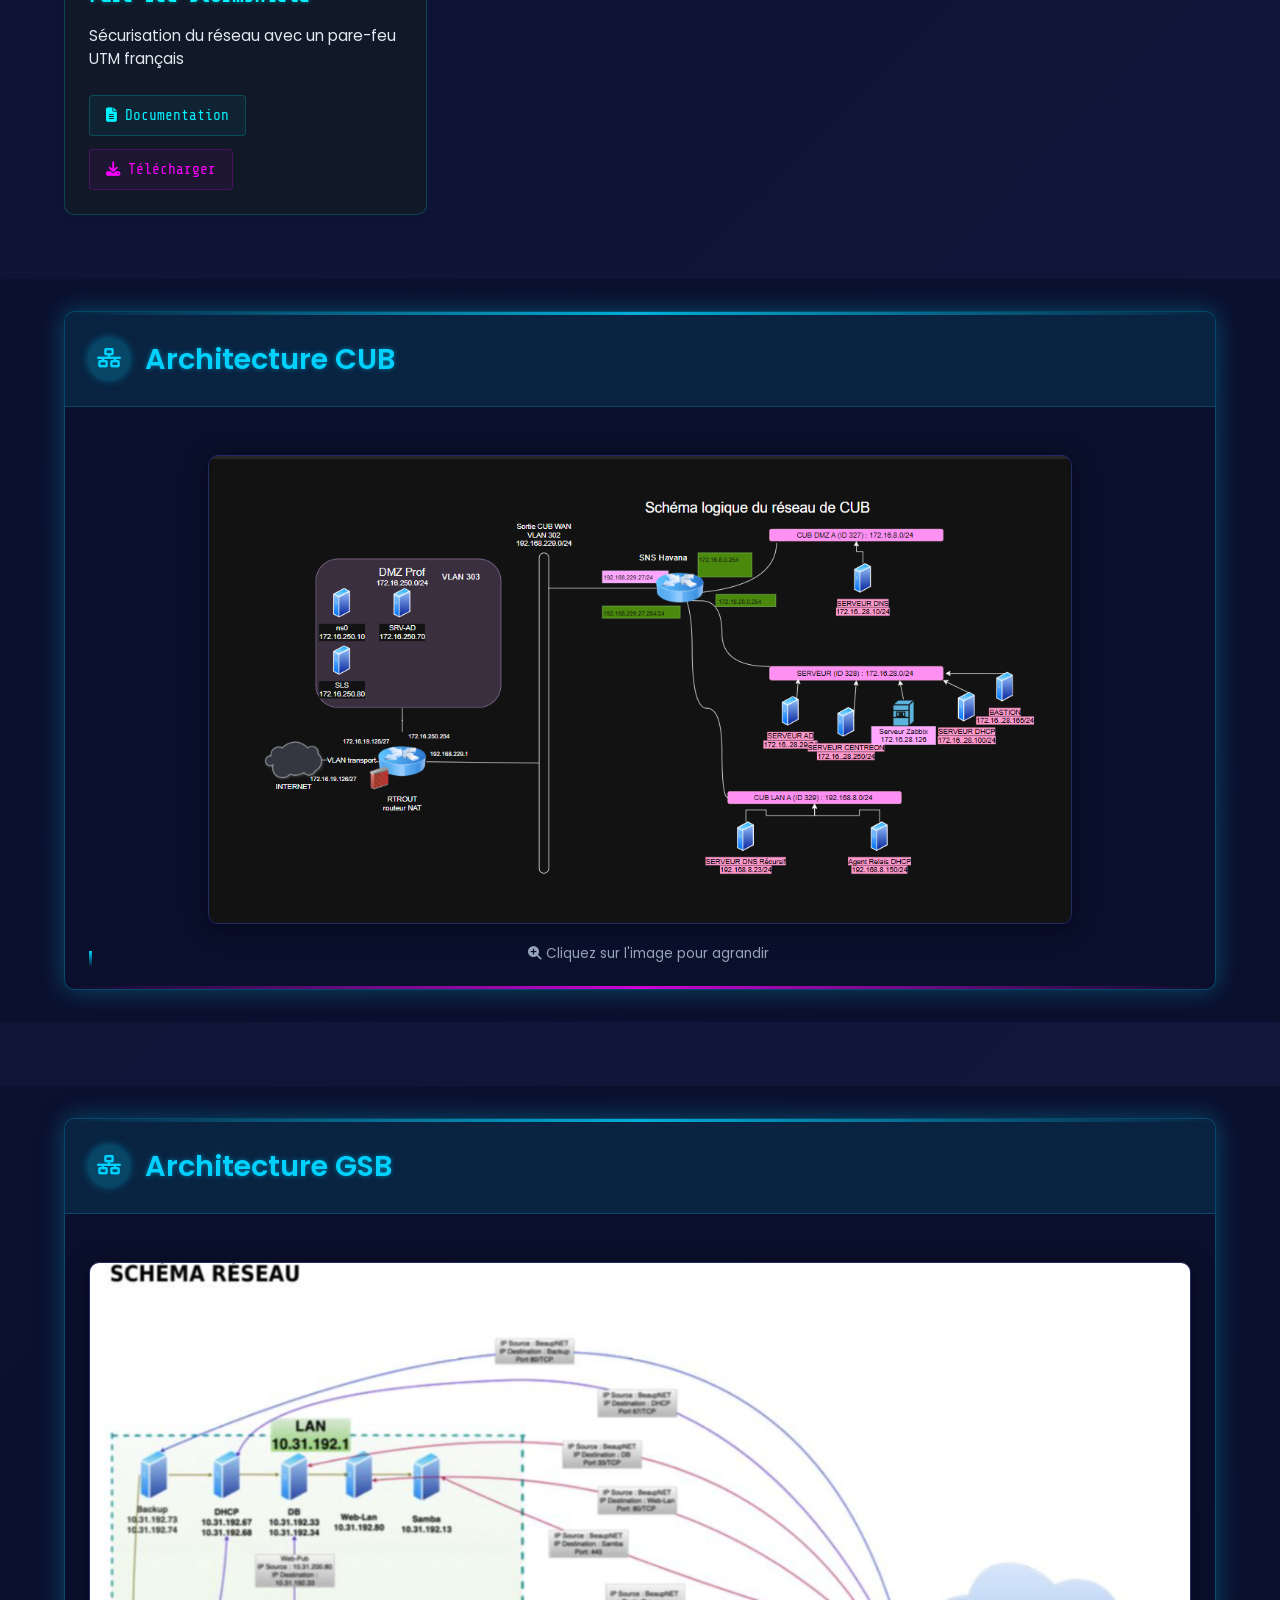
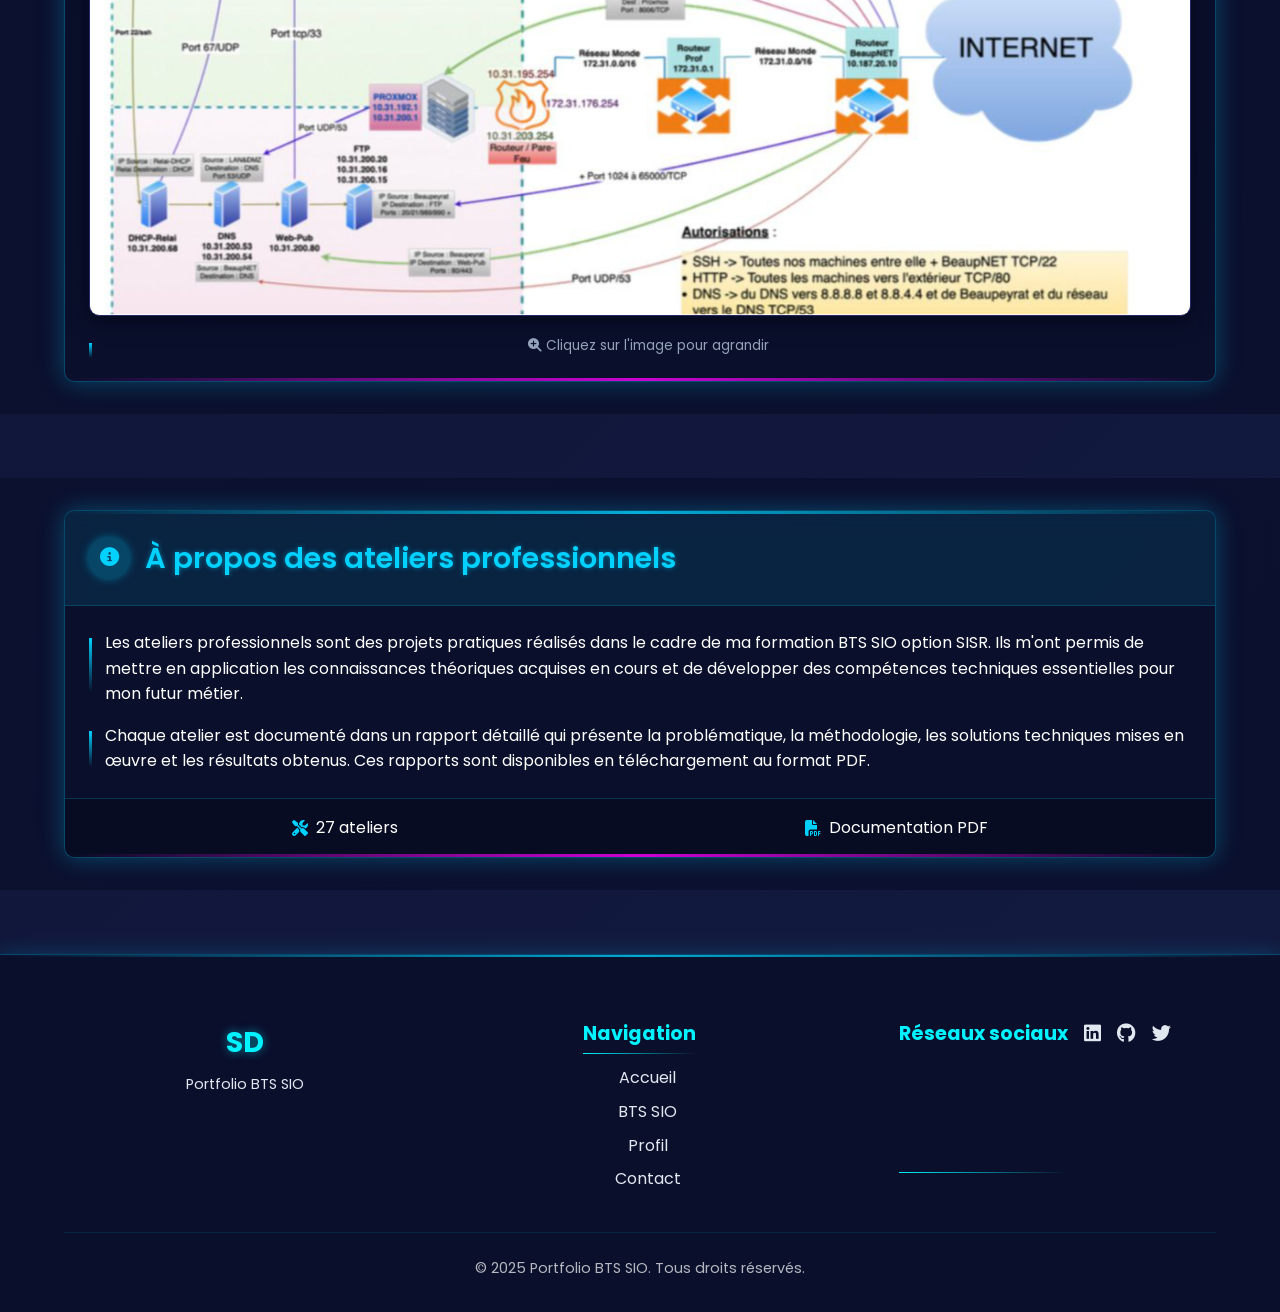
==== commit dd9f16bd: "Ateliers : suppression 5 cartes sans doc, liaison munin.pdf et samba.pdf" ====
--- a/ateliers-pro.html
+++ b/ateliers-pro.html
@@ -106,7 +106,7 @@
                 <h1>Activités Techniques Réalisées</h1>
                 <p>Découvrez les compétences techniques acquises dans le cadre de ma formation BTS SIO option SISR — les différents contextes étaient <strong>M2L</strong>, <strong>GSB</strong> et <strong>CUB</strong></p>
                 <div style="margin-top:1.5rem;">
-                    <a href="documents/tableau/Epreuve-E5-Tableau-de-synthese%20Valadon.xlsx" download class="btn-primary" style="display:inline-flex; align-items:center; gap:0.5rem; padding:0.75rem 1.5rem; background:linear-gradient(135deg,#1e40af,#3b82f6); color:#fff; border-radius:8px; text-decoration:none; font-weight:600; font-size:1rem; box-shadow:0 4px 15px rgba(59,130,246,0.3); transition:all 0.3s ease;">
+                    <a href="https://view.officeapps.live.com/op/view.aspx?src=https://dessanene.github.io/portfolio2026/documents/tableau/Epreuve-E5-Tableau-de-synthese%20Valadon.xlsx" target="_blank" rel="noopener" class="btn-primary" style="display:inline-flex; align-items:center; gap:0.5rem; padding:0.75rem 1.5rem; background:linear-gradient(135deg,#1e40af,#3b82f6); color:#fff; border-radius:8px; text-decoration:none; font-weight:600; font-size:1rem; box-shadow:0 4px 15px rgba(59,130,246,0.3); transition:all 0.3s ease;">
                         <i class="fas fa-table"></i>
                         Voir le tableau de synthèse
                     </a>
@@ -209,24 +209,6 @@
                     </div>
                 </div>
 
-                <!-- Serveur web (Apache2) -->
-                <div class="tech-card">
-                    <div class="tech-icon">
-                        <i class="fas fa-globe"></i>
-                    </div>
-                    <div class="tech-content">
-                        <h3>Serveur web (Apache2)</h3>
-                        <p>Hébergement de sites web</p>
-                        <div class="tech-buttons">
-                            <a href="#" class="tech-doc-link" data-doc="apache">
-                                <i class="fas fa-file-alt"></i> Documentation
-                            </a>
-                            <a href="#" class="tech-download-link" data-download="apache">
-                                <i class="fas fa-download"></i> Télécharger
-                            </a>
-                        </div>
-                    </div>
-                </div>
 
                 <!-- Chiffrement SSL/TLS -->
                 <div class="tech-card">
@@ -294,10 +276,10 @@
                         <h3>Serveur Samba</h3>
                         <p>Partage de fichiers Linux/Windows</p>
                         <div class="tech-buttons">
-                            <a href="#" class="tech-doc-link" data-doc="samba">
-                                <i class="fas fa-file-alt"></i> Documentation
-                            </a>
-                            <a href="#" class="tech-download-link" data-download="samba">
+                            <a href="documents/ateliers/samba.pdf" class="tech-doc-link" data-doc="samba" target="_blank" rel="noopener">
+                                <i class="fas fa-file-alt"></i> Documentation
+                            </a>
+                            <a href="documents/ateliers/samba.pdf" class="tech-download-link" data-download="samba" download>
                                 <i class="fas fa-download"></i> Télécharger
                             </a>
                         </div>
@@ -399,24 +381,6 @@
                     </div>
                 </div>
 
-                <!-- Authentificateurs MFA -->
-                <div class="tech-card">
-                    <div class="tech-icon">
-                        <i class="fas fa-shield-alt"></i>
-                    </div>
-                    <div class="tech-content">
-                        <h3>Authentificateurs MFA</h3>
-                        <p>Sécurité d'authentification à deux facteurs</p>
-                        <div class="tech-buttons">
-                            <a href="#" class="tech-doc-link" data-doc="mfa">
-                                <i class="fas fa-file-alt"></i> Documentation
-                            </a>
-                            <a href="#" class="tech-download-link" data-download="mfa">
-                                <i class="fas fa-download"></i> Télécharger
-                            </a>
-                        </div>
-                    </div>
-                </div>
 
                 <!-- Munin (Monitoring) -->
                 <div class="tech-card">
@@ -427,10 +391,10 @@
                         <h3>Munin</h3>
                         <p>Surveillance et monitoring de serveurs</p>
                         <div class="tech-buttons">
-                            <a href="#" class="tech-doc-link" data-doc="munin">
-                                <i class="fas fa-file-alt"></i> Documentation
-                            </a>
-                            <a href="#" class="tech-download-link" data-download="munin">
+                            <a href="documents/ateliers/munin.pdf" class="tech-doc-link" data-doc="munin" target="_blank" rel="noopener">
+                                <i class="fas fa-file-alt"></i> Documentation
+                            </a>
+                            <a href="documents/ateliers/munin.pdf" class="tech-download-link" data-download="munin" download>
                                 <i class="fas fa-download"></i> Télécharger
                             </a>
                         </div>
@@ -475,62 +439,8 @@
                     </div>
                 </div>
 
-                <!-- Virtualisation d'infrastructure -->
-                <div class="tech-card">
-                    <div class="tech-icon">
-                        <i class="fas fa-server"></i>
-                    </div>
-                    <div class="tech-content">
-                        <h3>Virtualisation d'infrastructure</h3>
-                        <p>Mise en place d'une infrastructure virtuelle complète avec Proxmox, comprenant plusieurs serveurs et un système de sauvegarde</p>
-                        <div class="tech-buttons">
-                            <a href="#" class="tech-doc-link" data-doc="proxmox">
-                                <i class="fas fa-file-alt"></i> Documentation
-                            </a>
-                            <a href="#" class="tech-download-link" data-download="proxmox">
-                                <i class="fas fa-download"></i> Télécharger
-                            </a>
-                        </div>
-                    </div>
-                </div>
-
-                <!-- GLPI -->
-                <div class="tech-card">
-                    <div class="tech-icon">
-                        <i class="fas fa-headset"></i>
-                    </div>
-                    <div class="tech-content">
-                        <h3>GLPI</h3>
-                        <p>Gestion de parc informatique et helpdesk</p>
-                        <div class="tech-buttons">
-                            <a href="#" class="tech-doc-link" data-doc="glpi">
-                                <i class="fas fa-file-alt"></i> Documentation
-                            </a>
-                            <a href="#" class="tech-download-link" data-download="glpi">
-                                <i class="fas fa-download"></i> Télécharger
-                            </a>
-                        </div>
-                    </div>
-                </div>
-
-                <!-- Réplication de base de données -->
-                <div class="tech-card">
-                    <div class="tech-icon">
-                        <i class="fas fa-clone"></i>
-                    </div>
-                    <div class="tech-content">
-                        <h3>Réplication de base de données</h3>
-                        <p>Synchronisation et haute disponibilité des données</p>
-                        <div class="tech-buttons">
-                            <a href="#" class="tech-doc-link" data-doc="replication">
-                                <i class="fas fa-file-alt"></i> Documentation
-                            </a>
-                            <a href="#" class="tech-download-link" data-download="replication">
-                                <i class="fas fa-download"></i> Télécharger
-                            </a>
-                        </div>
-                    </div>
-                </div>
+
+
 
                 <!-- Chiffrement GPG -->
                 <div class="tech-card">
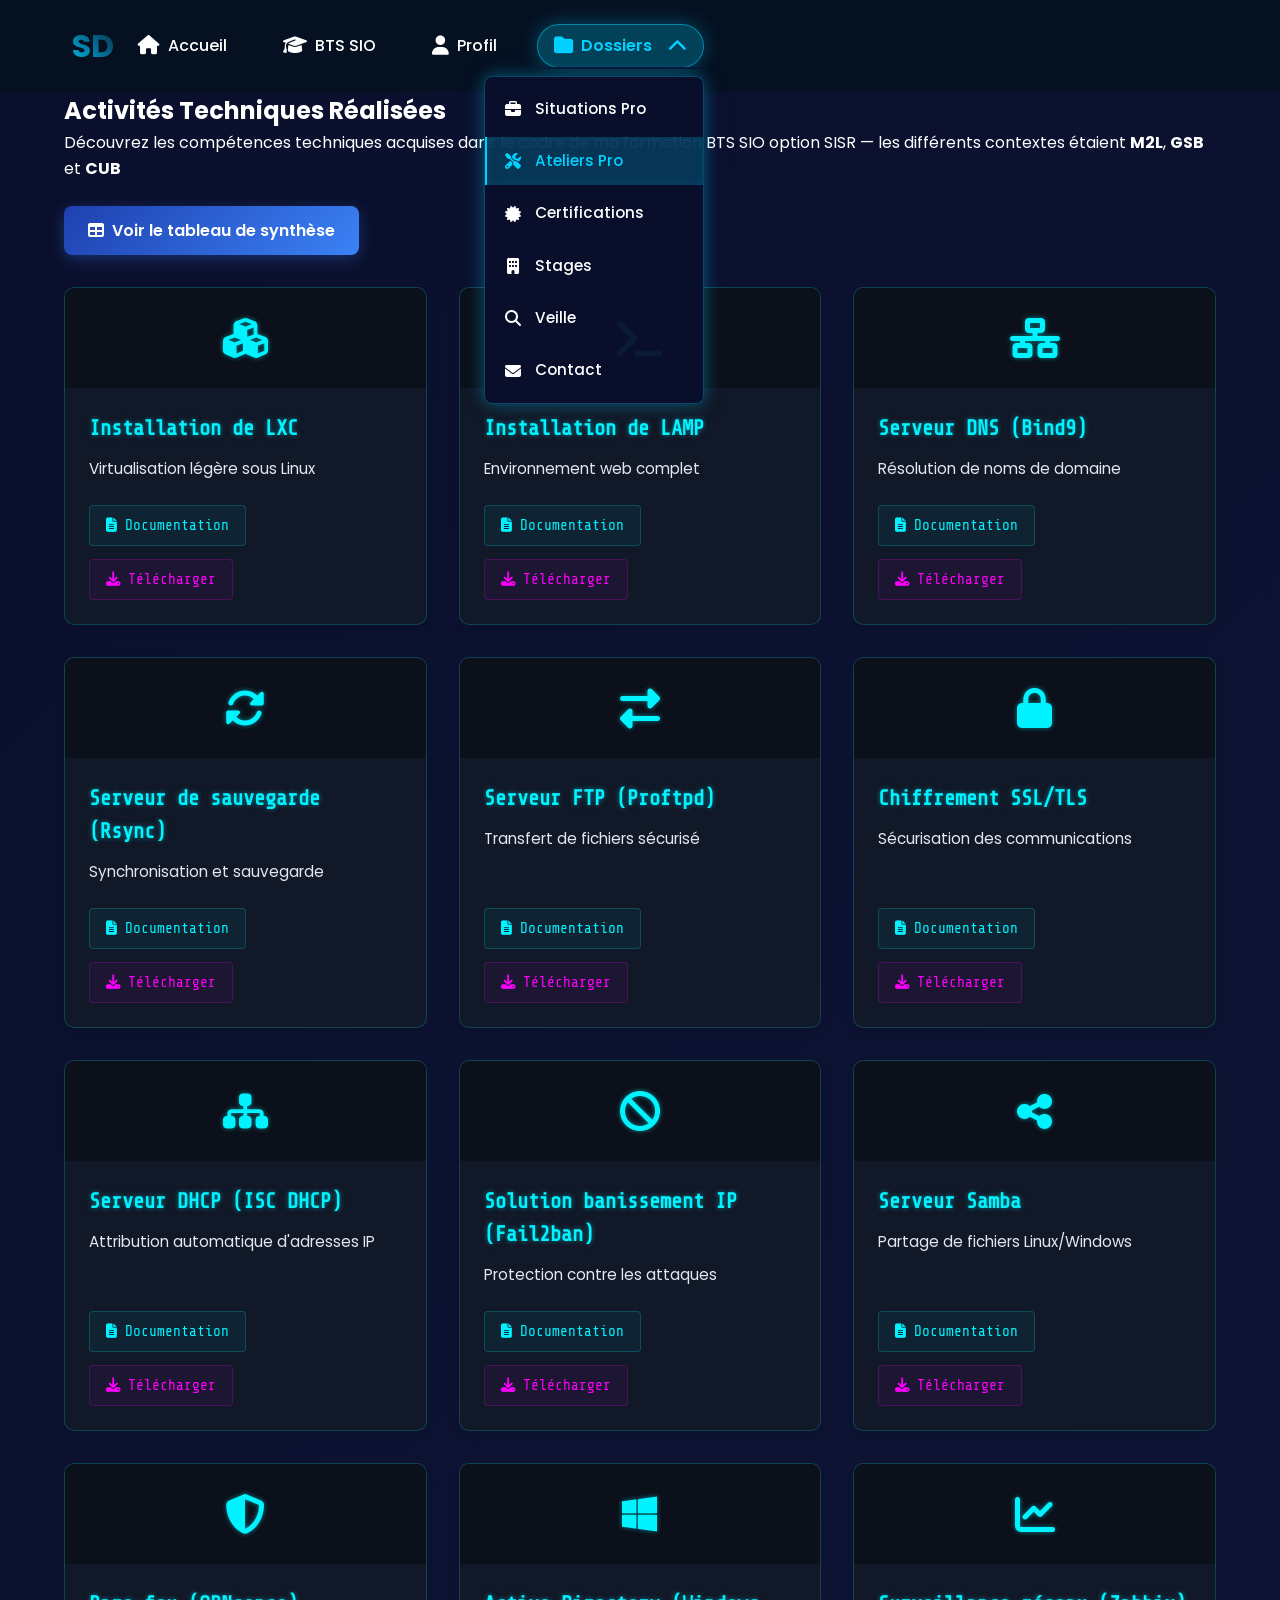
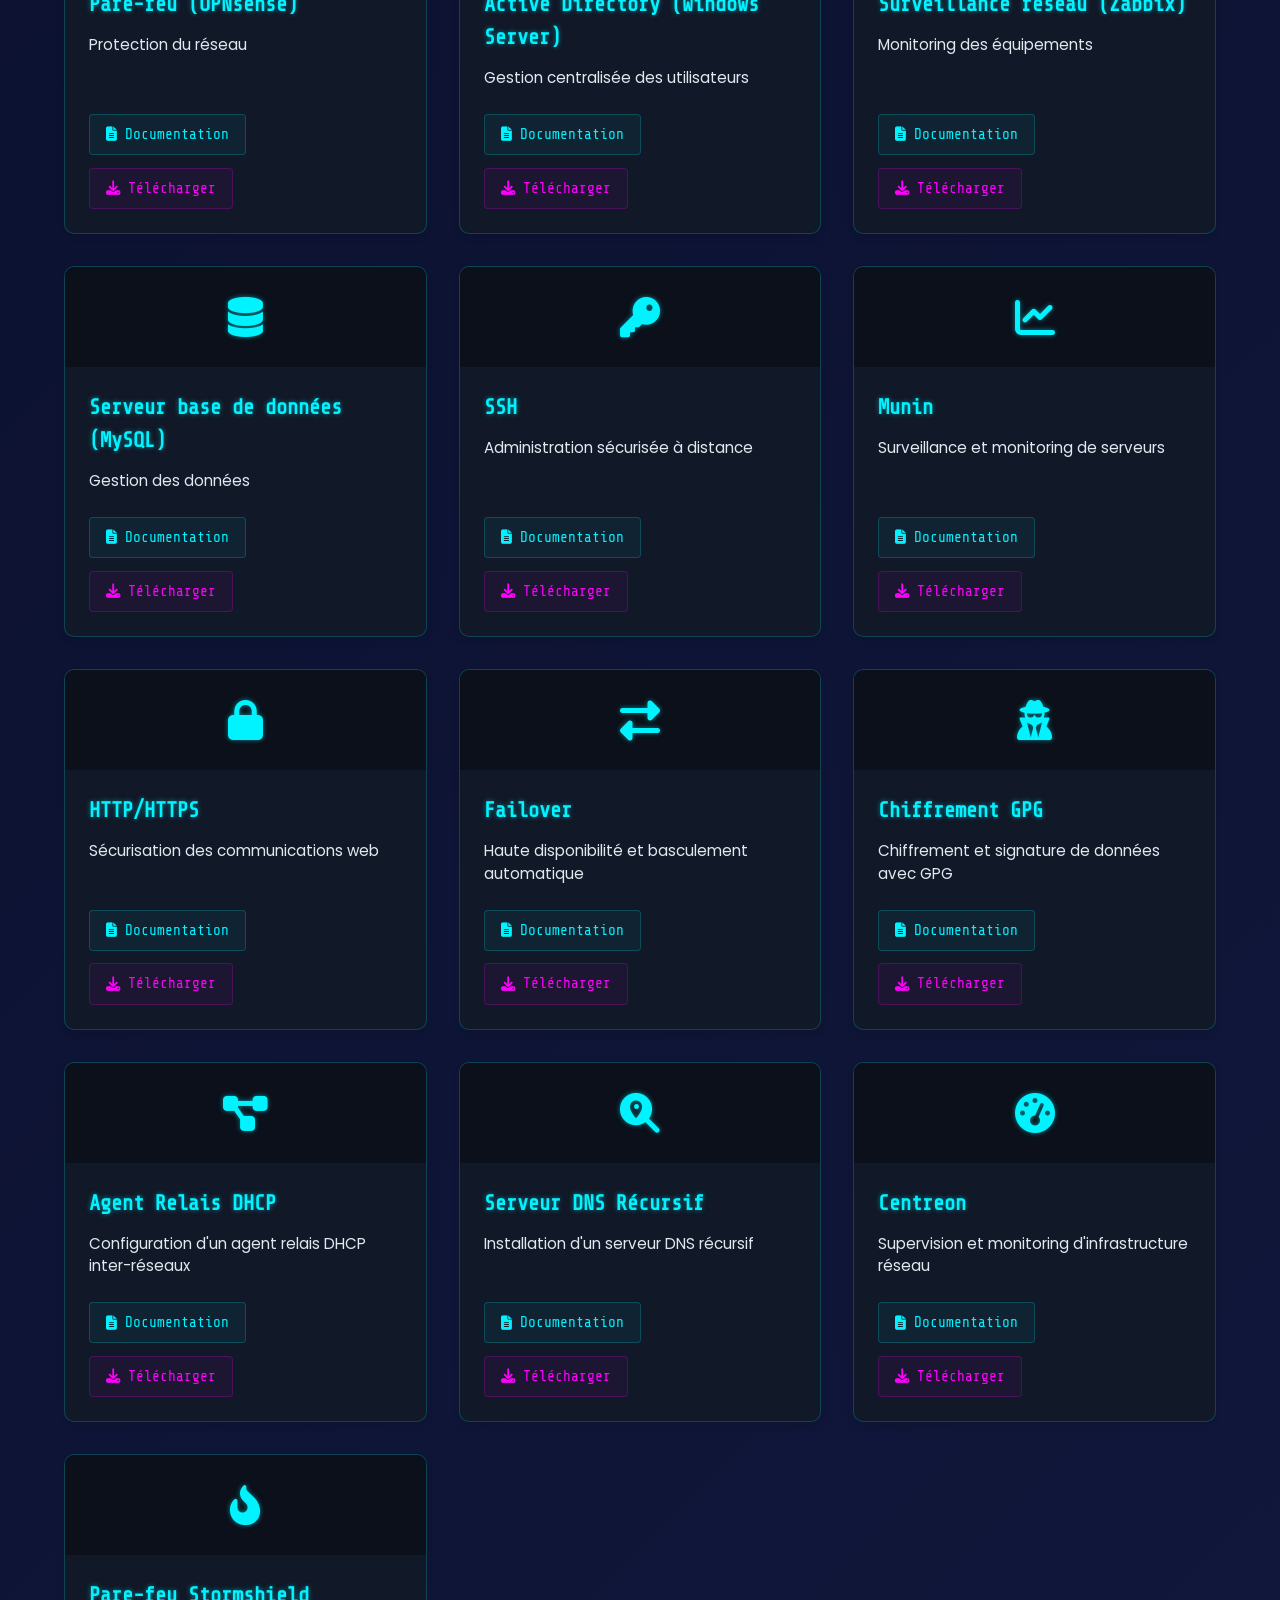
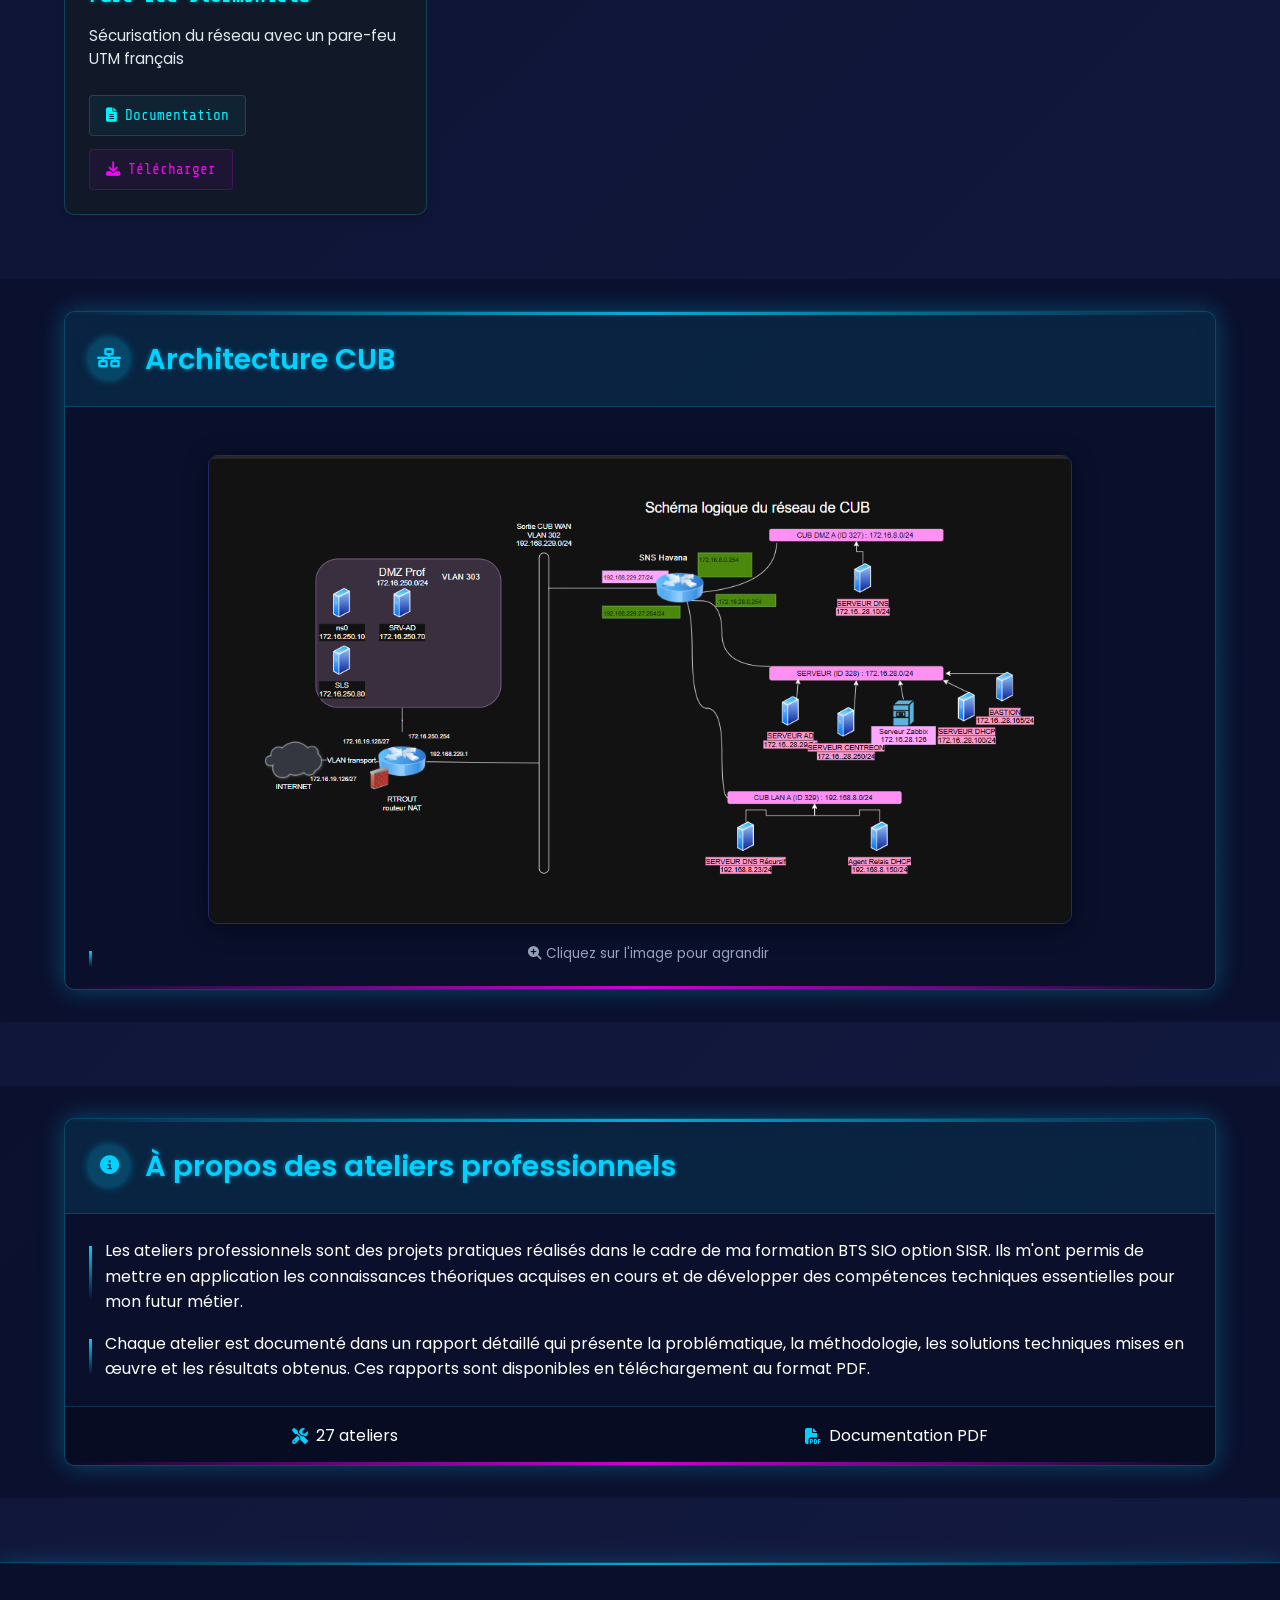
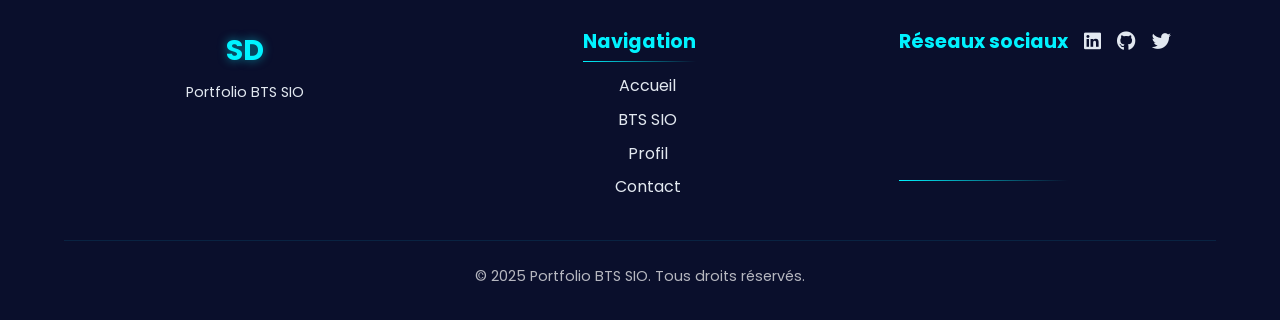
==== commit a7ea2f43: "Ateliers : suppression section Architecture GSB" ====
--- a/ateliers-pro.html
+++ b/ateliers-pro.html
@@ -106,7 +106,7 @@
                 <h1>Activités Techniques Réalisées</h1>
                 <p>Découvrez les compétences techniques acquises dans le cadre de ma formation BTS SIO option SISR — les différents contextes étaient <strong>M2L</strong>, <strong>GSB</strong> et <strong>CUB</strong></p>
                 <div style="margin-top:1.5rem;">
-                    <a href="https://view.officeapps.live.com/op/view.aspx?src=https://dessanene.github.io/portfolio2026/documents/tableau/Epreuve-E5-Tableau-de-synthese%20Valadon.xlsx" target="_blank" rel="noopener" class="btn-primary" style="display:inline-flex; align-items:center; gap:0.5rem; padding:0.75rem 1.5rem; background:linear-gradient(135deg,#1e40af,#3b82f6); color:#fff; border-radius:8px; text-decoration:none; font-weight:600; font-size:1rem; box-shadow:0 4px 15px rgba(59,130,246,0.3); transition:all 0.3s ease;">
+                    <a href="documents/tableau/Epreuve-E5-Tableau-de-synthese%20Valadon.pdf" target="_blank" rel="noopener" class="btn-primary" style="display:inline-flex; align-items:center; gap:0.5rem; padding:0.75rem 1.5rem; background:linear-gradient(135deg,#1e40af,#3b82f6); color:#fff; border-radius:8px; text-decoration:none; font-weight:600; font-size:1rem; box-shadow:0 4px 15px rgba(59,130,246,0.3); transition:all 0.3s ease;">
                         <i class="fas fa-table"></i>
                         Voir le tableau de synthèse
                     </a>
@@ -577,31 +577,6 @@
         </div>
     </section>
 
-    <!-- Architecture GSB -->
-    <section class="about-section">
-        <div class="container">
-            <div class="cyber-card">
-                <div class="cyber-card-header">
-                    <div class="cyber-card-icon">
-                        <i class="fas fa-network-wired"></i>
-                    </div>
-                    <h2>Architecture GSB</h2>
-                </div>
-                <div class="cyber-card-content">
-                    <div style="text-align:center; margin-top:1.5rem;">
-                        <img
-                            src="images/schema-gsb.png"
-                            alt="Schéma réseau GSB"
-                            style="max-width:100%; border-radius:10px; border:1px solid rgba(99,102,241,0.3); box-shadow:0 4px 24px rgba(0,0,0,0.4); cursor:zoom-in;"
-                            onclick="this.style.maxWidth = this.style.maxWidth === '100%' ? 'none' : '100%';"
-                            title="Cliquez pour agrandir"
-                        >
-                        <p style="margin-top:0.75rem; font-size:0.85rem; color:#94a3b8;"><i class="fas fa-search-plus"></i> Cliquez sur l'image pour agrandir</p>
-                    </div>
-                </div>
-            </div>
-        </div>
-    </section>
 
     <!-- À propos des ateliers professionnels -->
     <section class="about-section">
